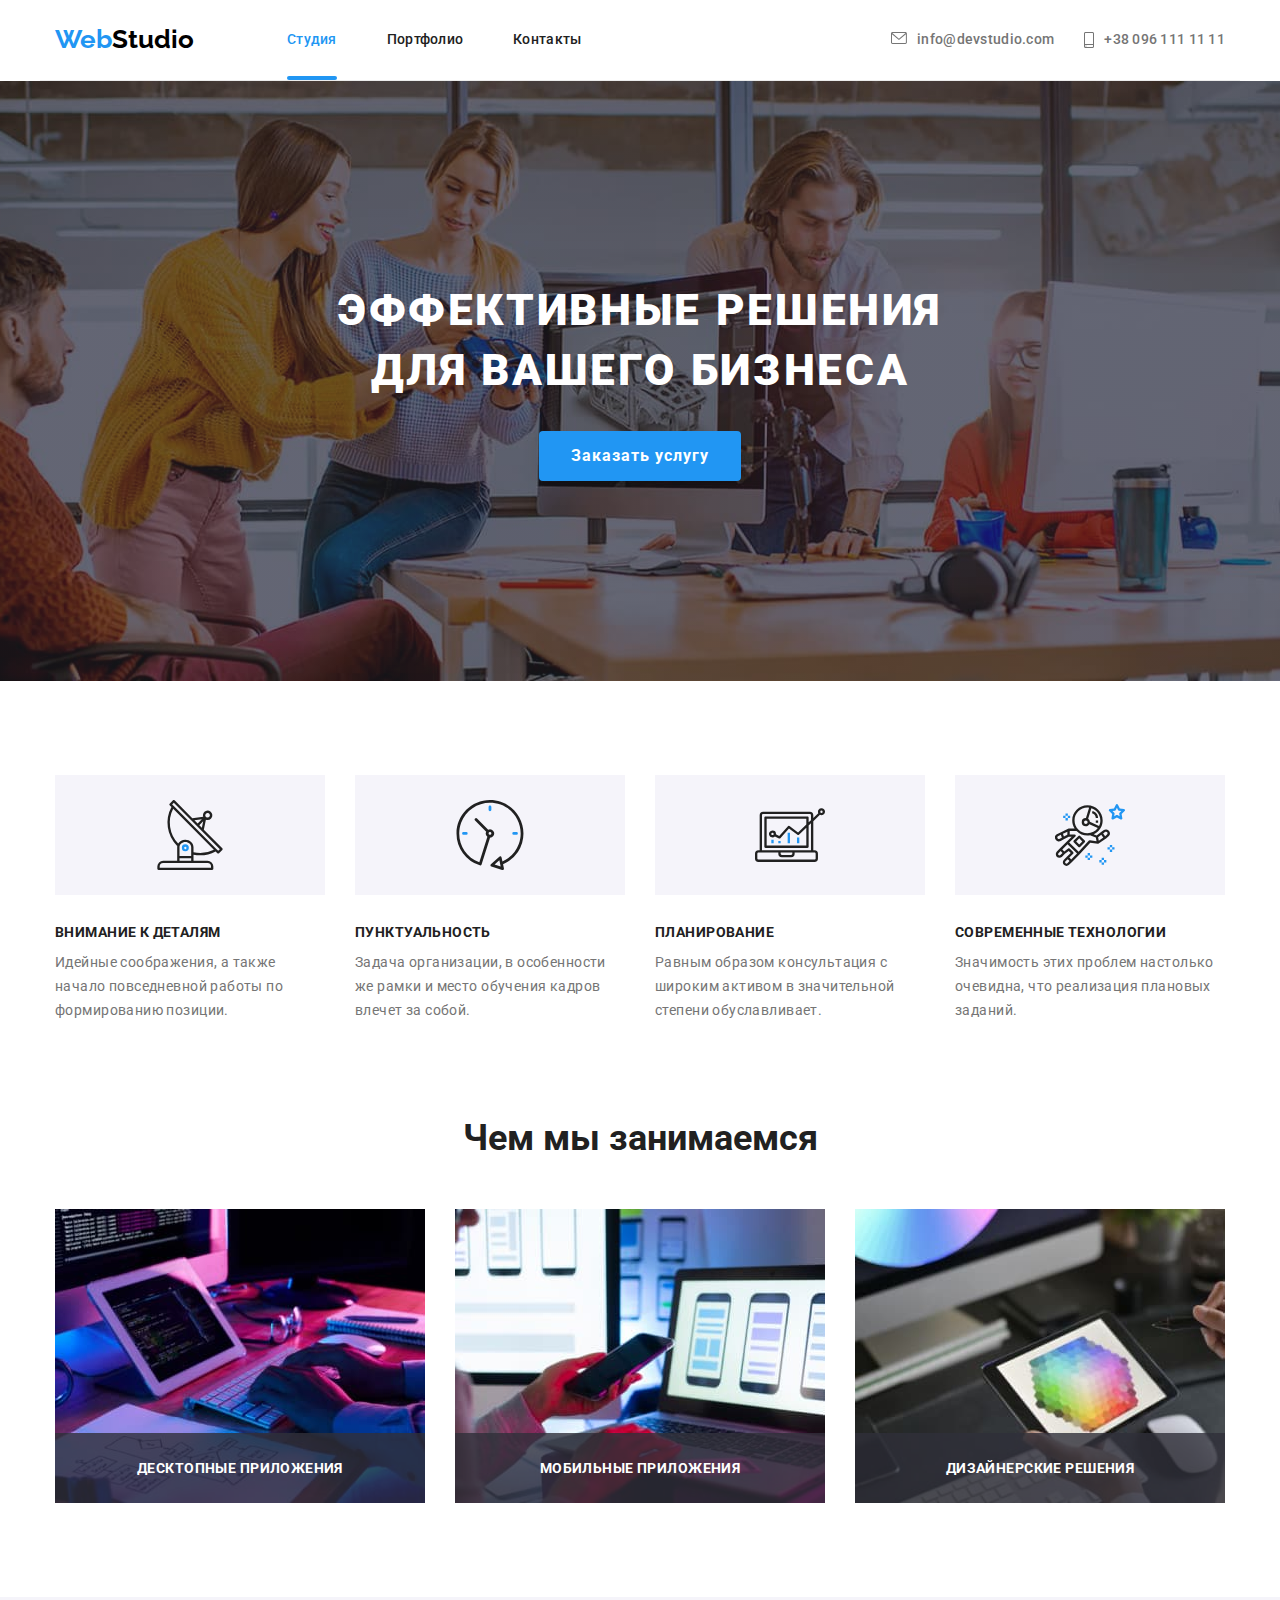
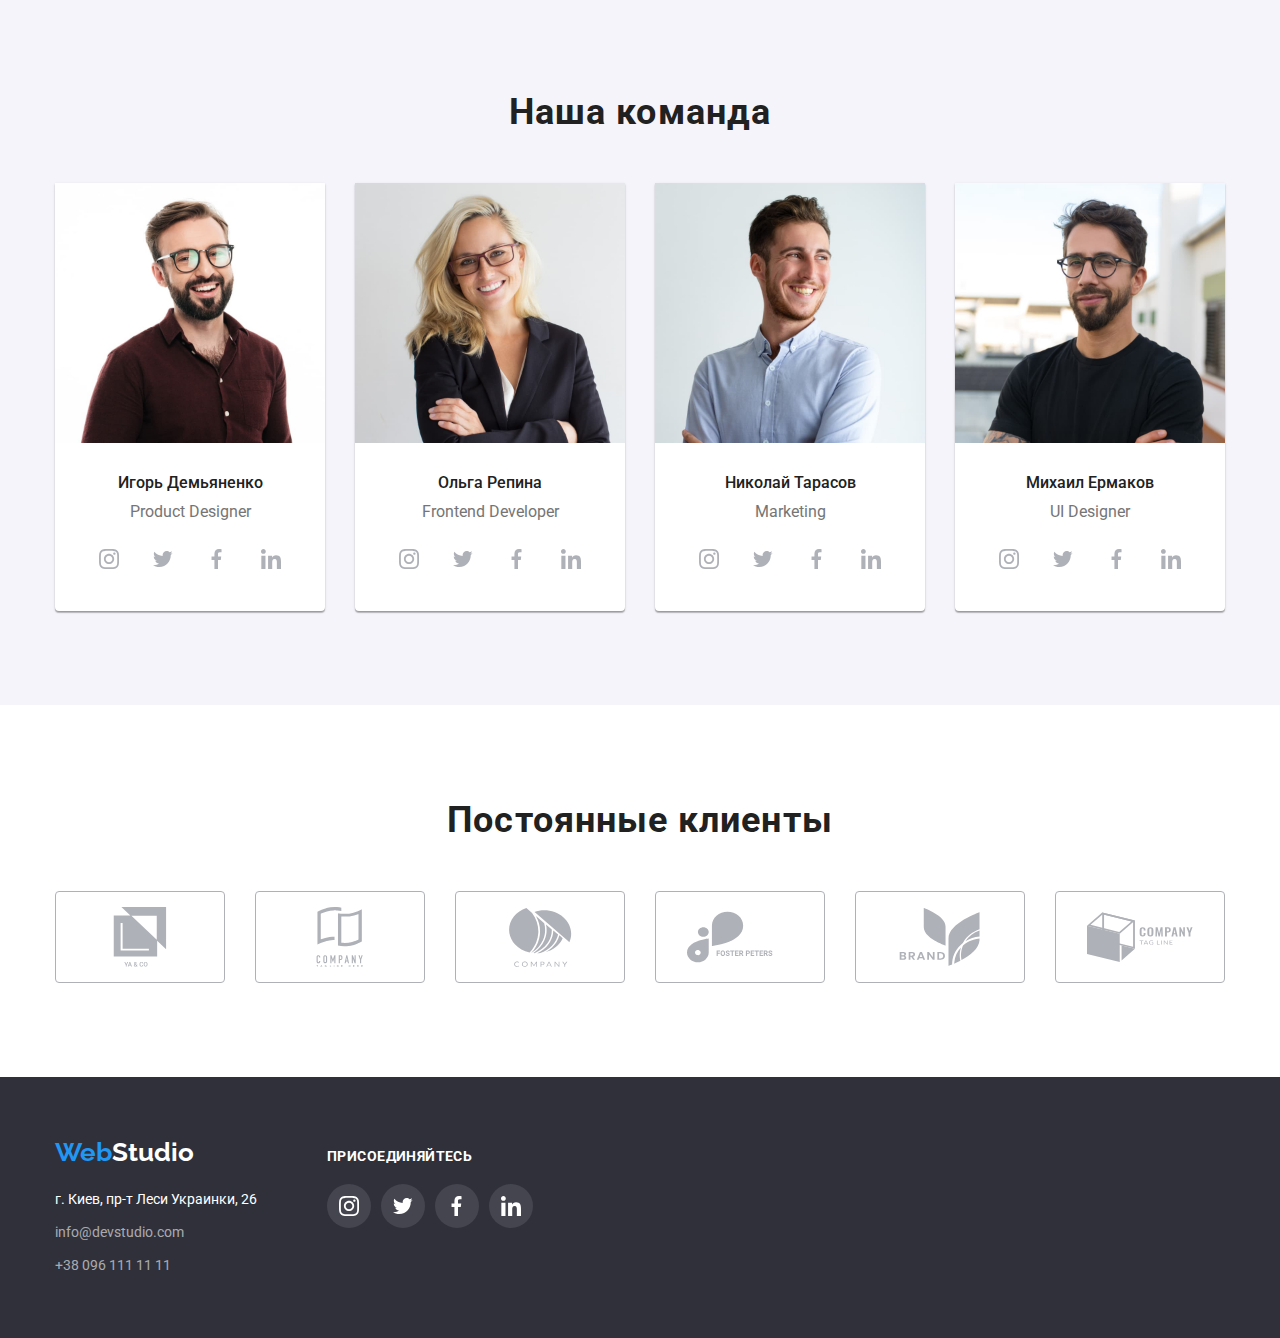
==== index.html @ 152287c7 "Add files via upload" ====
<!DOCTYPE html>
<html lang="ru">
  <head>
    <meta charset="UTF-8" />
    <meta http-equiv="X-UA-Compatible" content="IE=edge" />
    <meta name="viewport" content="width=device-width, initial-scale=1.0" />
    <title>Web Studio</title>
    <link rel="stylesheet" href="https://cdnjs.cloudflare.com/ajax/libs/modern-normalize/1.0.0/modern-normalize.min.css" />
    <link href="https://fonts.googleapis.com/css2?family=Raleway:wght@700&family=Roboto:wght@400;500;700;900&display=swap" rel="stylesheet" />
    <link rel="stylesheet" href="./css/styles.css" />
  </head>
  <body>
    <!--Шапка страницы-->
    <header class="header">
      <div class="container header-section">
        <nav class="site-nav">
          <a href="" class="header-logo"><span class="header-logo-web">Web</span>Studio</a>
          <ul class="header-list list">
            <li class="header-nav-li">
              <div class="header-current"><a href="" class="header-link current">Студия</a></div>
            </li>
            <li class="header-nav-li"><a href="./portfolio.html" class="header-link">Портфолио</a></li>
            <li class="header-nav-li"><a href="" class="header-link">Контакты</a></li>
          </ul>
        </nav>
        <ul class="header-adress list">
          <li class="header-li">
            <a href="mailto:info@devstudio.com" class="header-adress-list"
              ><svg class="icon-mail"><use href="./img/symbol-defs.svg#icon-envelope"></use></svg>info@devstudio.com</a
            >
          </li>
          <li class="header-li">
            <a href="tel:+380961111111" class="header-adress-list"
              ><svg class="icon-smartphone"><use href="./img/symbol-defs.svg#icon-smartphone"></use></svg>+38 096 111 11 11</a
            >
          </li>
        </ul>
      </div>
    </header>
    <!-- Блок Герой-->
    <main>
      <section class="hero section">
        <div class="container">
          <h1 class="hero-title">Эффективные решения для вашего бизнеса</h1>
          <button type="button" class="hero-btn" name="заказать_услугу" data-modal-open>Заказать услугу</button>
        </div>
      </section>
      <!-- Особенности компании-->
      <section class="features section">
        <div class="container">
          <h2 hidden>Особенности компании</h2>
          <ul class="features-list list">
            <li class="features-list-li antenna">
              <h3 class="features-item">Внимание к деталям</h3>
              <p class="features-text">Идейные соображения, а также начало повседневной работы по формированию позиции.</p>
            </li>
            <li class="features-list-li clock">
              <h3 class="features-item">Пунктуальность</h3>
              <p class="features-text">Задача организации, в особенности же рамки и место обучения кадров влечет за собой.</p>
            </li>
            <li class="features-list-li diagram">
              <h3 class="features-item">Планирование</h3>
              <p class="features-text">Равным образом консультация с широким активом в значительной степени обуславливает.</p>
            </li>
            <li class="features-list-li astronaut">
              <h3 class="features-item">Современные технологии</h3>
              <p class="features-text">Значимость этих проблем настолько очевидна, что реализация плановых заданий.</p>
            </li>
          </ul>
        </div>
      </section>

      <!--Чем мы занимаемся-->
      <section class="works section">
        <div class="container">
          <h2 class="works-title">Чем мы занимаемся</h2>
          <ul class="works-list list">
            <li class="works-img">
              <div class="works-text">
                <img src="./img/box1.jpg" alt="Програмирование" width="370" />
                <p class="works-text-p">Десктопные приложения</p>
              </div>
            </li>
            <li class="works-img">
              <div class="works-text">
                <img src="./img/box2.jpg" alt="Разработка приложенний" width="370" />
                <p class="works-text-p">Мобильные приложения</p>
              </div>
            </li>
            <li class="works-img">
              <div class="works-text">
                <img src="./img/box3.jpg" alt="Графика" width="370" />
                <p class="works-text-p">Дизайнерские решения</p>
              </div>
            </li>
          </ul>
        </div>
      </section>
      <!--Наша команда-->
      <section class="team section">
        <div class="container">
          <h2 class="team-title">Наша команда</h2>
          <ul class="team-list list">
            <li class="team-item">
              <img class="team-img" src="./img/ИгорьДемьяненко.jpg" alt="Игорь Демьяненко" width="270" />
              <div class="team-card-text">
                <h3 class="team-name">Игорь Демьяненко</h3>
                <p class="team-text">Product Designer</p>
                <ul class="social list">
                  <li class="social-li">
                    <a href="" class="social-link"
                      ><svg class="social-icon" width="20" height="20"><use href="./img/symbol-defs.svg#icon-instagram"></use></svg>
                    </a>
                  </li>
                  <li class="social-li">
                    <a href="" class="social-link"
                      ><svg class="social-icon" width="20" height="20"><use href="./img/symbol-defs.svg#icon-twitter"></use></svg>
                    </a>
                  </li>
                  <li class="social-li">
                    <a href="" class="social-link"
                      ><svg class="social-icon" width="20" height="20"><use href="./img/symbol-defs.svg#icon-facebook"></use></svg>
                    </a>
                  </li>
                  <li class="social-li">
                    <a href="" class="social-link"
                      ><svg class="social-icon" width="20" height="20"><use href="./img/symbol-defs.svg#icon-linkedin"></use></svg>
                    </a>
                  </li>
                </ul>
              </div>
            </li>
            <li class="team-item">
              <img class="team-img" src="./img/ОльгаРепина.jpg" alt="Ольга Репина" width="270" />
              <div class="team-card-text">
                <h3 class="team-name">Ольга Репина</h3>
                <p class="team-text">Frontend Developer</p>
                <ul class="social list">
                  <li class="social-li">
                    <a href="" class="social-link"
                      ><svg class="social-icon" width="20" height="20"><use href="./img/symbol-defs.svg#icon-instagram"></use></svg>
                    </a>
                  </li>
                  <li class="social-li">
                    <a href="" class="social-link"
                      ><svg class="social-icon" width="20" height="20"><use href="./img/symbol-defs.svg#icon-twitter"></use></svg>
                    </a>
                  </li>
                  <li class="social-li">
                    <a href="" class="social-link"
                      ><svg class="social-icon" width="20" height="20"><use href="./img/symbol-defs.svg#icon-facebook"></use></svg>
                    </a>
                  </li>
                  <li class="social-li">
                    <a href="" class="social-link"
                      ><svg class="social-icon" width="20" height="20"><use href="./img/symbol-defs.svg#icon-linkedin"></use></svg>
                    </a>
                  </li>
                </ul>
              </div>
            </li>
            <li class="team-item">
              <img class="team-img" src="./img/НиколайТарасов.jpg" alt="Николай Тарасов" width="270" />
              <div class="team-card-text">
                <h3 class="team-name">Николай Тарасов</h3>
                <p class="team-text">Marketing</p>
                <ul class="social list">
                  <li class="social-li">
                    <a href="" class="social-link"
                      ><svg class="social-icon" width="20" height="20"><use href="./img/symbol-defs.svg#icon-instagram"></use></svg>
                    </a>
                  </li>
                  <li class="social-li">
                    <a href="" class="social-link"
                      ><svg class="social-icon" width="20" height="20"><use href="./img/symbol-defs.svg#icon-twitter"></use></svg>
                    </a>
                  </li>
                  <li class="social-li">
                    <a href="" class="social-link"
                      ><svg class="social-icon" width="20" height="20"><use href="./img/symbol-defs.svg#icon-facebook"></use></svg>
                    </a>
                  </li>
                  <li class="social-li">
                    <a href="" class="social-link"
                      ><svg class="social-icon" width="20" height="20"><use href="./img/symbol-defs.svg#icon-linkedin"></use></svg>
                    </a>
                  </li>
                </ul>
              </div>
            </li>
            <li class="team-item">
              <img class="team-img" src="./img/МихаилЕрмаков.jpg" alt="Михаил Ермаков" width="270" />
              <div class="team-card-text">
                <h3 class="team-name">Михаил Ермаков</h3>
                <p class="team-text">UI Designer</p>
                <ul class="social list">
                  <li class="social-li">
                    <a href="" class="social-link"
                      ><svg class="social-icon" width="20" height="20"><use href="./img/symbol-defs.svg#icon-instagram"></use></svg>
                    </a>
                  </li>
                  <li class="social-li">
                    <a href="" class="social-link"
                      ><svg class="social-icon" width="20" height="20"><use href="./img/symbol-defs.svg#icon-twitter"></use></svg>
                    </a>
                  </li>
                  <li class="social-li">
                    <a href="" class="social-link"
                      ><svg class="social-icon" width="20" height="20"><use href="./img/symbol-defs.svg#icon-facebook"></use></svg>
                    </a>
                  </li>
                  <li class="social-li">
                    <a href="" class="social-link"
                      ><svg class="social-icon" width="20" height="20"><use href="./img/symbol-defs.svg#icon-linkedin"></use></svg>
                    </a>
                  </li>
                </ul>
              </div>
            </li>
          </ul>
        </div>
      </section>
      <section class="clients section">
        <div class="container">
          <h1 class="clients-title">Постоянные клиенты</h1>
          <ul class="clients-list list">
            <li class="clients-li">
              <a class="clients-link" href=""
                ><svg width="106" height="60"><use href="./img/symbol-defs.svg#icon-group-1"></use></svg>
              </a>
            </li>
            <li class="clients-li">
              <a class="clients-link" href=""
                ><svg width="106" height="60"><use href="./img/symbol-defs.svg#icon-group-2"></use></svg>
              </a>
            </li>
            <li class="clients-li">
              <a class="clients-link" href=""
                ><svg width="106" height="60"><use href="./img/symbol-defs.svg#icon-group-3"></use></svg>
              </a>
            </li>
            <li class="clients-li">
              <a class="clients-link" href=""
                ><svg width="106" height="60"><use href="./img/symbol-defs.svg#icon-group-4"></use></svg>
              </a>
            </li>
            <li class="clients-li">
              <a class="clients-link" href=""
                ><svg width="106" height="60"><use href="./img/symbol-defs.svg#icon-group-5"></use></svg>
              </a>
            </li>
            <li class="clients-li">
              <a class="clients-link" href=""
                ><svg width="106" height="60"><use href="./img/symbol-defs.svg#icon-group-6"></use></svg>
              </a>
            </li>
          </ul>
        </div>
      </section>
    </main>
    <!--Футер-->
    <footer class="footer">
      <div class="container">
        <div>
          <a href="" class="footer-logo"> <span class="footer-logo-web"> Web</span>Studio</a>
          <address class="footer-address">
            <ul class="footer-list list">
              <li class="footer-list-li"><p class="footer-list-address">г. Киев, пр-т Леси Украинки, 26</p></li>
              <li class="footer-list-li"><a href="mailto:info@devstudio.com" class="footer-link">info@devstudio.com</a></li>
              <li class="footer-list-li"><a href="tel:+380961111111" class="footer-link">+38 096 111 11 11</a></li>
            </ul>
          </address>
        </div>
        <div class="footer-social">
          <p class="connect">присоединяйтесь</p>
          <ul class="footer-social-list list">
            <li class="footer-social-li">
              <a href="" class="footer-social-icon">
                <svg class="footer-icon-social" width="20" height="20">
                  <use href="./img/symbol-defs.svg#icon-instagram"></use>
                </svg>
              </a>
            </li>
            <li class="footer-social-li">
              <a href="" class="footer-social-icon">
                <svg class="footer-icon-social" width="20" height="20">
                  <use href="./img/symbol-defs.svg#icon-twitter"></use>
                </svg>
              </a>
            </li>
            <li class="footer-social-li">
              <a href="" class="footer-social-icon">
                <svg class="footer-icon-social" width="20" height="20">
                  <use href="./img/symbol-defs.svg#icon-facebook"></use>
                </svg>
              </a>
            </li>
            <li class="footer-social-li">
              <a href="" class="footer-social-icon">
                <svg class="footer-icon-social" width="20" height="20">
                  <use href="./img/symbol-defs.svg#icon-linkedin"></use>
                </svg>
              </a>
            </li>
          </ul>
        </div>
      </div>
    </footer>
    <div class="backdrop is-hidden" data-modal>
      <div class="modal">
        <button class="btn-modal" data-modal-close>
          <svg class="modal-icon-close" width="18" height="18">
            <use href="./img/symbol-defs.svg#icon-close"></use>
          </svg>
        </button>
      </div>
    </div>
    <script src="./js/modal.js"></script>
  </body>
</html>
---- css/styles.css ----
html {
  box-sizing: border-box;
}

:root {
  --primary-text-color: #757575;
  --title-text-color: #212121;
  --accent-color: #2196f3;
  --background-color: #ffffff;
  --p-text-color: #ffffff;
  --hero-text-color: #ffffff;
  --hero-btn-color: #2196f3;
  --hero-btn-hover: #188ce8;
  --hero-background-color: #2f303a;
  --btn-text-color: #ffffff;
  --primary-logo-color: black;
  --footer-logo-color: #ffffff;
  --section-background: #f5f4fa;
  --footer-background: #2f303a;
  --footer-link: rgba(255, 255, 255, 0.6);
  --main-letter-spacing: 0.03em;
  --card-background: #ffffff;
  --social-link: #afb1b8;
  --animation: cubic-bezier(0.4, 0, 0.2, 1);
  --card-background-hover: rgba(33, 150, 243, 0.9);
}

body {
  font-family: "Roboto", "sans-serif";
  color: var(--primary-text-color);
  font-size: 14px;
  letter-spacing: 0.03.em;
  background-color: var(--background-color);
}
.container {
  width: 1200px;
  padding-left: 15px;
  padding-right: 15px;
  margin: auto;
}
.section {
  padding-top: 94px;
  padding-bottom: 94px;
}
h1,
h2,
h3,
h4,
h5,
h6,
p,
ul {
  margin: 0;
  padding: 0;
}
img {
  display: block;
  max-width: 100%;
  height: auto;
}
a {
  text-decoration: none;
}
.list {
  list-style: none;
}

.visually-hidden {
  position: absolute;
  width: 1px;
  height: 1px;
  margin: -1px;
  border: 0;
  padding: 0;
  white-space: nowrap;
  clip-path: inset(100%);
  clip: rect(0 0 0 0);
  overflow: hidden;
}
/* Шапка страницы */
.header .container {
  border-bottom: 1px solid #ececec;
}
.header-section {
  display: flex;
  align-items: center;
  text-align: center;
}
.site-nav {
  display: flex;
}
.header-logo {
  font-family: "Raleway";
  font-weight: 700;
  font-size: 26px;
  line-height: 1.19;
  color: var(--primary-logo-color);
  align-items: center;
  display: block;
  padding-top: 24px;
  padding-bottom: 25px;
}
.header-logo-web {
  color: var(--accent-color);
}
.header-list {
  display: flex;
  margin-left: 93px;
}

.header-link {
  font-weight: 500;
  line-height: 1.14;
  letter-spacing: 0.02em;
  color: var(--title-text-color);
  align-items: center;
  display: block;
  padding-top: 32px;
  padding-bottom: 32px;
  transition: color 250ms var(--animation);
}
.header-list .header-nav-li:not(:last-child) {
  margin-right: 50px;
}
.header-link:hover,
.header-link:focus {
  color: var(--accent-color);
}

.header-link.current {
  color: var(--accent-color);
}
.header-current {
  display: block;
  position: relative;
}
.header-current::after {
  display: block;
  content: "";
  position: absolute;
  left: 0;
  bottom: 0;
  width: 100%;
  height: 4px;
  background-color: var(--accent-color);
  border-radius: 2px;
}
/* Контакты */
.header-adress {
  display: flex;
  margin-left: auto;
}

.header-adress-list {
  display: flex;
  font-weight: 500;
  line-height: 1.14;
  letter-spacing: 0.02em;
  color: var(--primary-text-color);
  padding-top: 32px;
  padding-bottom: 32px;
  transition: color 250ms var(--animation);
}
.header-adress .header-li:not(:last-child) {
  margin-right: 30px;
}
.header-adress-list:hover,
.header-adress-list:focus {
  color: var(--accent-color);
}
.icon-mail {
  width: 16px;
  height: 12px;
  margin-right: 10px;
  fill: currentColor;
}
.icon-smartphone {
  width: 10px;
  height: 16px;
  margin-right: 10px;
  fill: currentColor;
}
/* ---------------------------------------Студия----------------------------------------------------- */
/* Блок Герой */
.hero {
  background-color: var(--hero-background-color);
  text-align: center;
  padding-top: 200px;
  padding-bottom: 200px;
  background-image: linear-gradient(rgba(47, 48, 58, 0.4), rgba(47, 48, 58, 0.4)), url(../img/hero.jpg);
  background-repeat: no-repeat;
  background-size: auto;
  margin-right: auto;
  margin-left: auto;
  background-position: center;
}

.hero-title {
  font-weight: 900;
  font-size: 44px;
  line-height: 1.36;
  letter-spacing: 0.06em;
  text-transform: uppercase;
  color: var(--hero-text-color);
  width: 696px;
  margin-top: 0;
  margin-bottom: 30px;
  margin-left: auto;
  margin-right: auto;
}
.hero-btn {
  cursor: pointer;
  font-family: inherit;
  font-weight: 700;
  font-size: 16px;
  line-height: 1.88;
  letter-spacing: 0.06em;
  color: var(--btn-text-color);
  background: var(--hero-btn-color);
  box-shadow: 0px 4px 4px rgba(0, 0, 0, 0.15);
  border-radius: 4px;
  border: none;
  padding: 10px 32px;
  transition: background-color 250ms var(--animation), filter var(--animation);
}
.hero-btn:hover,
.hero-btn:focus {
  background-color: var(--hero-btn-hover);
  filter: drop-shadow(0px 4px 4px rgba(0, 0, 0, 0.25));
}
.backdrop {
  position: fixed;
  top: 0;
  left: 0;
  width: 100%;
  height: 100%;
  background-color: rgba(0, 0, 0, 0.2);
  transition: opacity 500ms var(--animation), visibility 500ms var(--animation);
}
.backdrop.is-hidden {
  opacity: 0;
  pointer-events: none;
  visibility: hidden;
}
.modal {
  position: absolute;
  min-width: 528px;
  min-height: 581px;
  background-color: var(--background-color);
  left: 50%;
  top: 50%;
  transform: translate(-50%, -50%) scale(1);
  transition: transform 500ms var(--animation);
  box-shadow: 0px 1px 3px rgba(0, 0, 0, 0.12), 0px 1px 1px rgba(0, 0, 0, 0.14), 0px 2px 1px rgba(0, 0, 0, 0.2);
  border-radius: 4px;
}
.backdrop.is-hidden .modal {
  transform: translate(-50%, -50%) scale(0);
}

.btn-modal {
  position: absolute;
  top: 8px;
  right: 8px;
  display: flex;
  align-items: center;
  justify-content: center;

  background: var(--white_color);
  border: 1px solid rgba(0, 0, 0, 0.1);
  width: 30px;
  height: 30px;
  border-radius: 50%;
}
.modal-icon-close {
  fill: #000;
}
/* Особености компании */
.features {
  display: flex;
  flex-direction: column;
}

.features-list {
  display: flex;
  flex-direction: row;
}
.features-list-li {
  display: block;
}

.features-list-li::before {
  content: "";
  display: block;
  width: 270px;
  height: 120px;
  margin-bottom: 30px;
  background-color: var(--section-background);
  background-repeat: no-repeat;
  background-position: center;
}
.features-list-li:not(:last-child) {
  margin-right: 30px;
}
.features-item {
  font-size: 14px;
  font-weight: 700;
  line-height: 1.14;
  text-transform: uppercase;
  color: var(--title-text-color);
  letter-spacing: var(--main-letter-spacing);
  margin-bottom: 10px;
}

.features-text {
  line-height: 1.71;
  color: var(--primary-text-color);
  font-weight: 400;
  letter-spacing: var(--main-letter-spacing);
  font-size: 14px;
}
.antenna::before {
  background-image: url(../img/features/antenna\ 1.svg);
}
.clock::before {
  background-image: url(../img/features/clock\ 1.svg);
}
.diagram::before {
  background-image: url(../img/features/diagram\ 1.svg);
}
.astronaut::before {
  background-image: url(../img/features/astronaut\ 1.svg);
}
/* Чем мы занимаемся */
.works {
  padding-top: 0;
}

.works-title {
  font-weight: 700;
  font-size: 36px;
  line-height: 1.17;
  text-align: center;
  color: var(--title-text-color);
  margin-bottom: 50px;
}
.works-list {
  display: flex;
}
.works-img {
  display: block;
}
.works-img:not(:last-child) {
  margin-right: 30px;
}
.works-text {
  display: block;
  position: relative;
}
.works-text-p {
  display: flex;
  position: absolute;
  width: 370px;
  height: 70px;
  font-weight: 700;
  font-size: 14px;
  line-height: 16px;
  align-items: center;
  justify-content: center;
  letter-spacing: 0.03em;
  text-transform: uppercase;
  color: var(--p-text-color);
  background-color: rgba(47, 48, 58, 0.8);
  transform: translateY(-100%);
}
/* Наша команда */
.team {
  background-color: var(--section-background);
  display: flex;
  flex-direction: column;
}
.team-title {
  display: block;
  margin-bottom: 50px;
  font-weight: 700;
  font-size: 36px;
  line-height: 1.17;
  text-align: center;
  color: var(--title-text-color);
  letter-spacing: var(--main-letter-spacing);
}
.team-list {
  display: flex;
}
.team-item {
  width: 270px;
  display: block;
  flex-direction: column;
  align-items: center;
  box-shadow: 0px 1px 3px rgba(0, 0, 0, 0.12), 0px 1px 1px rgba(0, 0, 0, 0.14), 0px 2px 1px rgba(0, 0, 0, 0.2);
  border-radius: 0px 0px 4px 4px;
  background-color: var(--background-color);
}
.team-item:not(:last-child) {
  margin-right: 30px;
}
.team-img {
  display: block;
}
.team-name {
  display: block;
  margin-bottom: 10px;
  font-weight: 500;
  font-size: 16px;
  line-height: 1.19;
  text-align: center;
  color: var(--title-text-color);
}
.team-text {
  font-size: 16px;
  line-height: 1.19;
  text-align: center;
  color: var(--primary-text-color);
  margin-bottom: 16px;
}
.team-card-text {
  padding-top: 30px;
  padding-bottom: 30px;
}
.social {
  display: flex;
  justify-content: center;
}
.social-li {
  margin-right: 10px;
}
.social-li:last-child {
  margin: 0;
}
.social-link {
  display: flex;
  width: 44px;
  height: 44px;
  align-items: center;
  justify-content: center;
  color: var(--social-link);
  fill: currentColor;
  border-radius: 50px;
  transition: background-color 250ms var(--animation), color 250ms var(--animation);
}
.social-link:hover,
.social-link:focus {
  background-color: var(--accent-color);
  color: var(--btn-text-color);
}
/* Постоянные клиенты */
.clients {
  display: flex;
  flex-direction: column;
  text-align: center;
}
.clients-title {
  display: block;
  margin-bottom: 50px;
  font-weight: 700;
  font-size: 36px;
  line-height: 1.17;
  text-align: center;
  color: var(--title-text-color);
  letter-spacing: var(--main-letter-spacing);
}
.clients-list {
  display: flex;
  align-items: center;
  text-align: center;
  justify-content: center;
}
.clients-link {
  display: flex;
  align-items: center;
  text-align: center;
  width: 170px;
  height: 92px;
  justify-content: center;
  border: 1px solid var(--social-link);
  border-radius: 4px;
  color: var(--social-link);
  fill: currentColor;
  transition: color 250ms var(--animation), border 250ms var(--animation);
}
.clients-link:hover,
.clients-link:focus {
  border: 1px solid var(--accent-color);
  color: var(--accent-color);
}

.clients-li:not(:last-child) {
  margin-right: 30px;
}

/* ----------------------------------------Портфолио------------------------------------------- */
.portfolio-filter {
  display: flex;
  margin-bottom: 50px;
  justify-content: center;
}
.portfolio-btn {
  cursor: pointer;
  border: none;
  font-family: "Roboto";
  font-weight: 500;
  font-size: 16px;
  line-height: 1.62;
  text-align: center;
  background-color: var(--section-background);
  color: var(--title-text-color);
  padding: 6px 22px;
  border-color: transparent;
  border-radius: 4px;
  transition: box-shadow 250ms var(--animation), background-color 250ms var(--animation), color 250ms var(--animation);
}
.portfolio-btn:hover,
.portfolio-btn:focus {
  color: var(--btn-text-color);
  background-color: var(--accent-color);
  box-shadow: 0px 3px 1px rgba(0, 0, 0, 0.1), 0px 1px 2px rgba(0, 0, 0, 0.08), 0px 2px 2px rgba(0, 0, 0, 0.12);
}
.portfolio-li:not(:last-child) {
  margin-right: 8px;
}

.portfolio-content {
  display: flex;
  flex-wrap: wrap;
}
.portfolio-card-li {
  display: block;
  width: 370px;
  margin-right: 30px;
  margin-bottom: 30px;
  border-bottom: 1px solid #eeeeee;
}
.portfolio-card-li:nth-child(3n) {
  margin-right: 0;
}

.portfolio-list {
  display: block;
  position: relative;
  font-weight: 700;
  font-size: 18px;
  line-height: 2;
  letter-spacing: 0.06em;
  color: var(--title-text-color);
  text-decoration: none;
  background-color: var(--card-background);

  background-size: contain;
  transition: box-shadow 250ms var(--animation);
}
.portfolio-list:hover,
.portfolio-list:focus {
  box-shadow: 0px 1px 1px rgba(0, 0, 0, 0.12), 0px 4px 4px rgba(0, 0, 0, 0.06), 1px 4px 6px rgba(0, 0, 0, 0.16);
}
.card-hover {
  display: block;
  position: relative;
  overflow: hidden;
}

.card-hover-text {
  position: absolute;
  font-weight: 400;
  font-size: 18px;
  line-height: 1.55;
  letter-spacing: 0.03em;
  color: var(--p-text-color);
  background-color: var(--card-background-hover);
  bottom: 0;
  left: 0;
  padding: 63px 24px;
  transform: translateY(101%);
  transition: transform 250ms var(--animation);
}
.portfolio-list:hover .card-hover-text,
.portfolio-list:focus .card-hover-text {
  transform: translateY(0);
}
.card-text {
  padding: 24px 20px;
}

.portfolio-name {
  font-weight: 700;
  font-size: 18px;
  line-height: 2;
  letter-spacing: 0.06em;
  color: var(--title-text-color);
  display: block;
  margin-bottom: 4px;
}
.portfolio-filter-text {
  font-weight: 400;
  font-size: 16px;
  line-height: 1.88;
  color: var(--primary-text-color);
}
/* -------------------------------Футер-------------------------------------- */
.footer {
  background: var(--footer-background);
  padding-top: 60px;
  padding-bottom: 60px;
}
.footer > .container {
  display: flex;
  align-items: baseline;
}

.footer-logo {
  font-family: "Raleway";
  font-weight: 700;
  font-size: 26px;
  line-height: 1.19;
  color: var(--footer-logo-color);
  display: block;
  margin-bottom: 20px;
}
.footer-logo-web {
  color: var(--accent-color);
}
.footer-address {
  display: block;
}
.footer-list-address {
  font-style: normal;
  line-height: 1.71;
  color: var(--p-text-color);
}
.footer-list-li:not(:last-child) {
  margin-bottom: 9px;
}
.footer-link {
  font-style: normal;
  line-height: 1.71;
  color: var(--footer-link);
  transition: color 250ms var(--animation);
}
.footer-link:hover,
.footer-link:focus {
  color: var(--accent-color);
}
/* Контакты */
.connect {
  font-weight: 700;
  font-size: 14px;
  line-height: 1.1428;
  letter-spacing: 0.03em;
  text-transform: uppercase;
  margin-bottom: 20px;

  color: var(--footer-logo-color);
}
.footer-social {
  margin-left: 70px;
}
.footer-social-list {
  display: flex;
}
.footer-social-li:not(:last-child) {
  margin-right: 10px;
}
.footer-social-icon {
  display: flex;
  color: var(--footer-logo-color);
  fill: currentColor;
  width: 44px;
  height: 44px;
  align-items: center;
  justify-content: center;
  background-color: rgba(255, 255, 255, 0.1);
  border-radius: 50%;
  transition: background-color 250ms var(--animation);
}
.footer-social-icon:hover,
.footer-social-icon:focus {
  background-color: var(--accent-color);
}
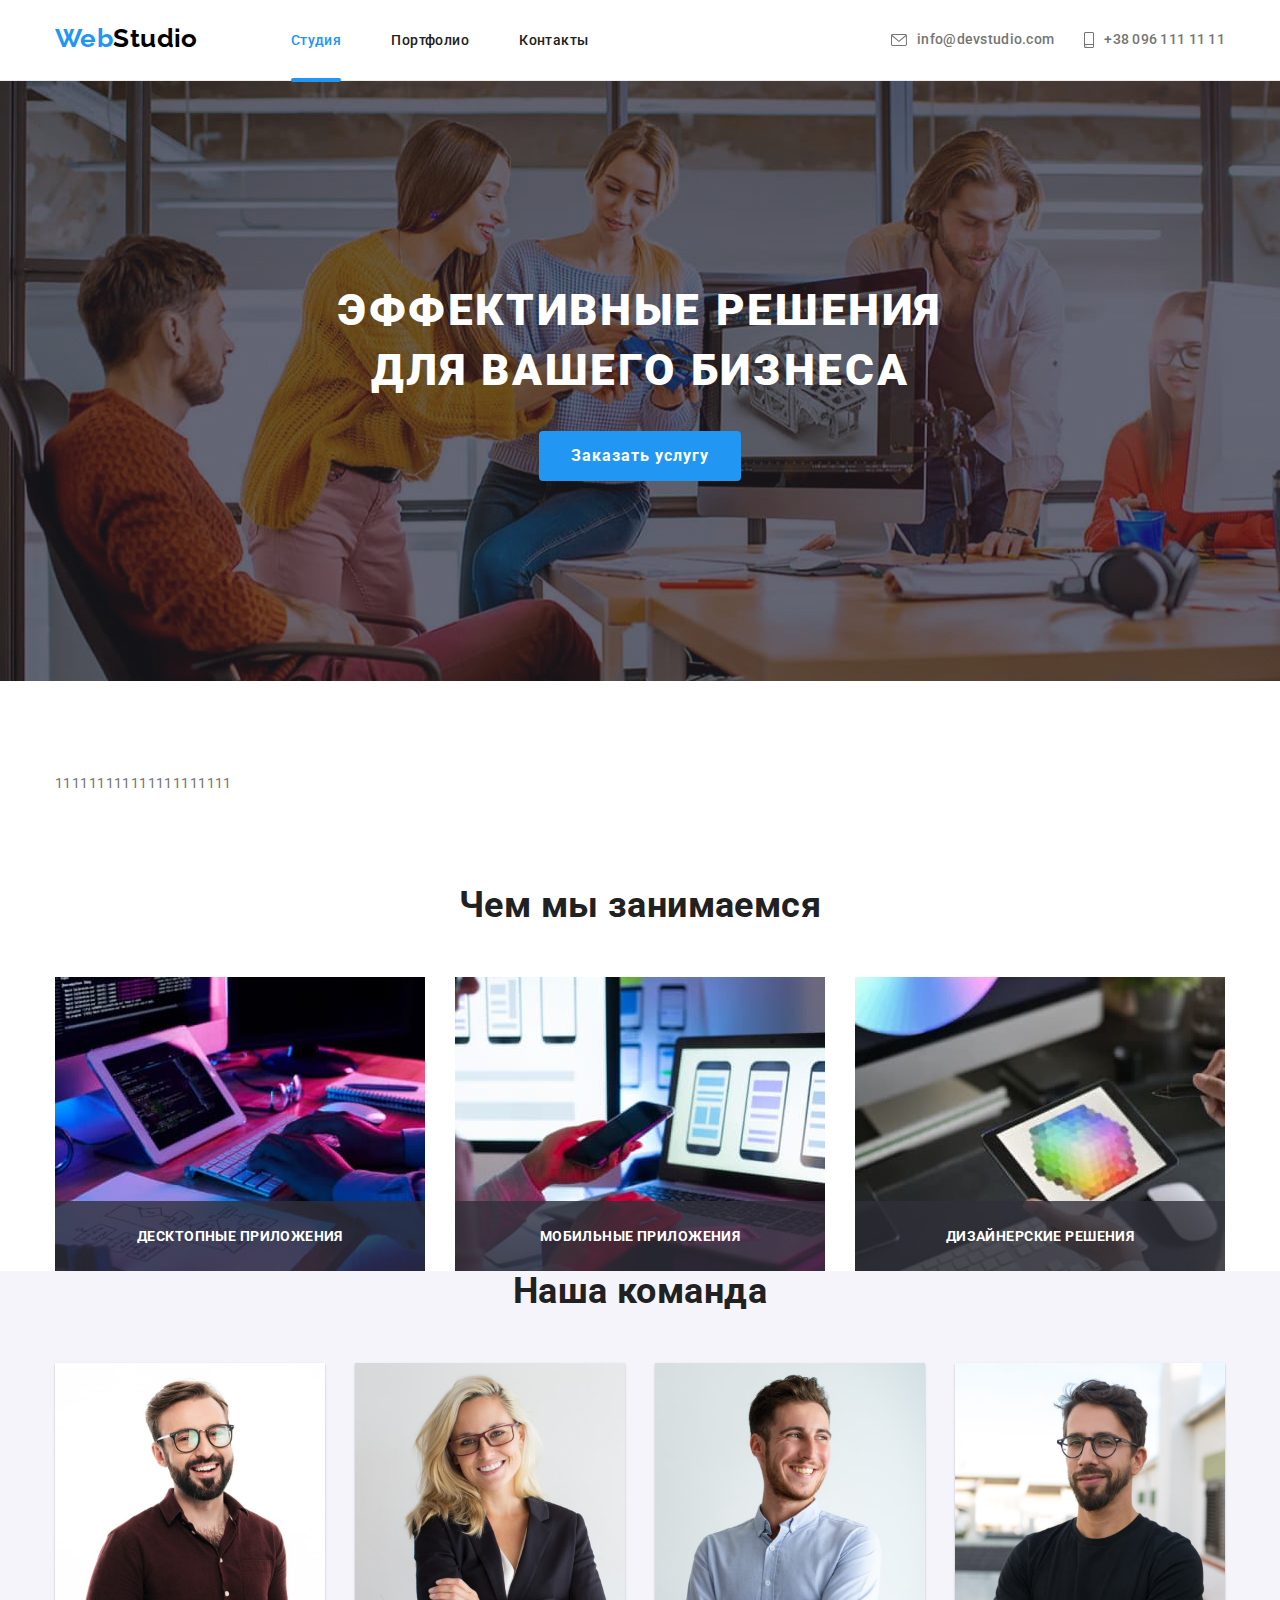
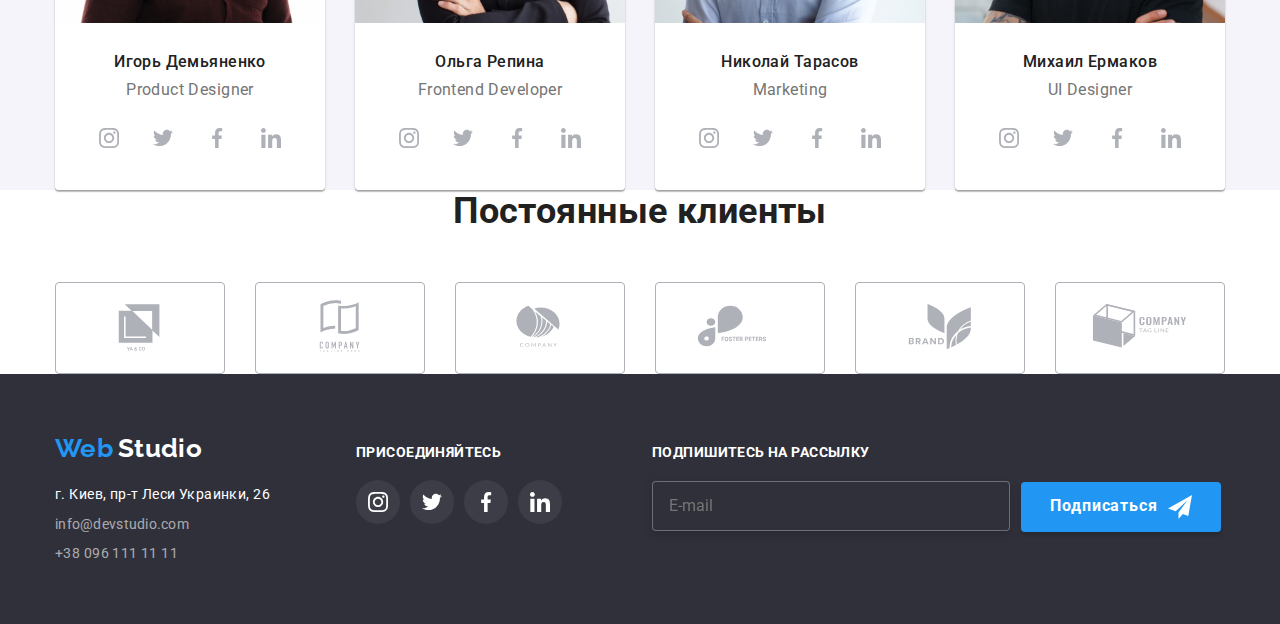
==== commit 7147fdd0: "Add files via upload" ====
--- a/index.html
+++ b/index.html
@@ -1,320 +1,528 @@
-<!DOCTYPE html>
-<html lang="ru">
-  <head>
-    <meta charset="UTF-8" />
-    <meta http-equiv="X-UA-Compatible" content="IE=edge" />
-    <meta name="viewport" content="width=device-width, initial-scale=1.0" />
-    <title>Web Studio</title>
-    <link rel="stylesheet" href="https://cdnjs.cloudflare.com/ajax/libs/modern-normalize/1.0.0/modern-normalize.min.css" />
-    <link href="https://fonts.googleapis.com/css2?family=Raleway:wght@700&family=Roboto:wght@400;500;700;900&display=swap" rel="stylesheet" />
-    <link rel="stylesheet" href="./css/styles.css" />
-  </head>
-  <body>
-    <!--Шапка страницы-->
-    <header class="header">
-      <div class="container header-section">
-        <nav class="site-nav">
-          <a href="" class="header-logo"><span class="header-logo-web">Web</span>Studio</a>
-          <ul class="header-list list">
-            <li class="header-nav-li">
-              <div class="header-current"><a href="" class="header-link current">Студия</a></div>
-            </li>
-            <li class="header-nav-li"><a href="./portfolio.html" class="header-link">Портфолио</a></li>
-            <li class="header-nav-li"><a href="" class="header-link">Контакты</a></li>
-          </ul>
-        </nav>
-        <ul class="header-adress list">
-          <li class="header-li">
-            <a href="mailto:info@devstudio.com" class="header-adress-list"
-              ><svg class="icon-mail"><use href="./img/symbol-defs.svg#icon-envelope"></use></svg>info@devstudio.com</a
-            >
-          </li>
-          <li class="header-li">
-            <a href="tel:+380961111111" class="header-adress-list"
-              ><svg class="icon-smartphone"><use href="./img/symbol-defs.svg#icon-smartphone"></use></svg>+38 096 111 11 11</a
-            >
-          </li>
-        </ul>
-      </div>
-    </header>
-    <!-- Блок Герой-->
-    <main>
-      <section class="hero section">
-        <div class="container">
-          <h1 class="hero-title">Эффективные решения для вашего бизнеса</h1>
-          <button type="button" class="hero-btn" name="заказать_услугу" data-modal-open>Заказать услугу</button>
-        </div>
-      </section>
-      <!-- Особенности компании-->
-      <section class="features section">
-        <div class="container">
-          <h2 hidden>Особенности компании</h2>
-          <ul class="features-list list">
-            <li class="features-list-li antenna">
-              <h3 class="features-item">Внимание к деталям</h3>
-              <p class="features-text">Идейные соображения, а также начало повседневной работы по формированию позиции.</p>
-            </li>
-            <li class="features-list-li clock">
-              <h3 class="features-item">Пунктуальность</h3>
-              <p class="features-text">Задача организации, в особенности же рамки и место обучения кадров влечет за собой.</p>
-            </li>
-            <li class="features-list-li diagram">
-              <h3 class="features-item">Планирование</h3>
-              <p class="features-text">Равным образом консультация с широким активом в значительной степени обуславливает.</p>
-            </li>
-            <li class="features-list-li astronaut">
-              <h3 class="features-item">Современные технологии</h3>
-              <p class="features-text">Значимость этих проблем настолько очевидна, что реализация плановых заданий.</p>
-            </li>
-          </ul>
-        </div>
-      </section>
-
-      <!--Чем мы занимаемся-->
-      <section class="works section">
-        <div class="container">
-          <h2 class="works-title">Чем мы занимаемся</h2>
-          <ul class="works-list list">
-            <li class="works-img">
-              <div class="works-text">
-                <img src="./img/box1.jpg" alt="Програмирование" width="370" />
-                <p class="works-text-p">Десктопные приложения</p>
-              </div>
-            </li>
-            <li class="works-img">
-              <div class="works-text">
-                <img src="./img/box2.jpg" alt="Разработка приложенний" width="370" />
-                <p class="works-text-p">Мобильные приложения</p>
-              </div>
-            </li>
-            <li class="works-img">
-              <div class="works-text">
-                <img src="./img/box3.jpg" alt="Графика" width="370" />
-                <p class="works-text-p">Дизайнерские решения</p>
-              </div>
-            </li>
-          </ul>
-        </div>
-      </section>
-      <!--Наша команда-->
-      <section class="team section">
-        <div class="container">
-          <h2 class="team-title">Наша команда</h2>
-          <ul class="team-list list">
-            <li class="team-item">
-              <img class="team-img" src="./img/ИгорьДемьяненко.jpg" alt="Игорь Демьяненко" width="270" />
-              <div class="team-card-text">
-                <h3 class="team-name">Игорь Демьяненко</h3>
-                <p class="team-text">Product Designer</p>
-                <ul class="social list">
-                  <li class="social-li">
-                    <a href="" class="social-link"
-                      ><svg class="social-icon" width="20" height="20"><use href="./img/symbol-defs.svg#icon-instagram"></use></svg>
-                    </a>
-                  </li>
-                  <li class="social-li">
-                    <a href="" class="social-link"
-                      ><svg class="social-icon" width="20" height="20"><use href="./img/symbol-defs.svg#icon-twitter"></use></svg>
-                    </a>
-                  </li>
-                  <li class="social-li">
-                    <a href="" class="social-link"
-                      ><svg class="social-icon" width="20" height="20"><use href="./img/symbol-defs.svg#icon-facebook"></use></svg>
-                    </a>
-                  </li>
-                  <li class="social-li">
-                    <a href="" class="social-link"
-                      ><svg class="social-icon" width="20" height="20"><use href="./img/symbol-defs.svg#icon-linkedin"></use></svg>
-                    </a>
-                  </li>
-                </ul>
-              </div>
-            </li>
-            <li class="team-item">
-              <img class="team-img" src="./img/ОльгаРепина.jpg" alt="Ольга Репина" width="270" />
-              <div class="team-card-text">
-                <h3 class="team-name">Ольга Репина</h3>
-                <p class="team-text">Frontend Developer</p>
-                <ul class="social list">
-                  <li class="social-li">
-                    <a href="" class="social-link"
-                      ><svg class="social-icon" width="20" height="20"><use href="./img/symbol-defs.svg#icon-instagram"></use></svg>
-                    </a>
-                  </li>
-                  <li class="social-li">
-                    <a href="" class="social-link"
-                      ><svg class="social-icon" width="20" height="20"><use href="./img/symbol-defs.svg#icon-twitter"></use></svg>
-                    </a>
-                  </li>
-                  <li class="social-li">
-                    <a href="" class="social-link"
-                      ><svg class="social-icon" width="20" height="20"><use href="./img/symbol-defs.svg#icon-facebook"></use></svg>
-                    </a>
-                  </li>
-                  <li class="social-li">
-                    <a href="" class="social-link"
-                      ><svg class="social-icon" width="20" height="20"><use href="./img/symbol-defs.svg#icon-linkedin"></use></svg>
-                    </a>
-                  </li>
-                </ul>
-              </div>
-            </li>
-            <li class="team-item">
-              <img class="team-img" src="./img/НиколайТарасов.jpg" alt="Николай Тарасов" width="270" />
-              <div class="team-card-text">
-                <h3 class="team-name">Николай Тарасов</h3>
-                <p class="team-text">Marketing</p>
-                <ul class="social list">
-                  <li class="social-li">
-                    <a href="" class="social-link"
-                      ><svg class="social-icon" width="20" height="20"><use href="./img/symbol-defs.svg#icon-instagram"></use></svg>
-                    </a>
-                  </li>
-                  <li class="social-li">
-                    <a href="" class="social-link"
-                      ><svg class="social-icon" width="20" height="20"><use href="./img/symbol-defs.svg#icon-twitter"></use></svg>
-                    </a>
-                  </li>
-                  <li class="social-li">
-                    <a href="" class="social-link"
-                      ><svg class="social-icon" width="20" height="20"><use href="./img/symbol-defs.svg#icon-facebook"></use></svg>
-                    </a>
-                  </li>
-                  <li class="social-li">
-                    <a href="" class="social-link"
-                      ><svg class="social-icon" width="20" height="20"><use href="./img/symbol-defs.svg#icon-linkedin"></use></svg>
-                    </a>
-                  </li>
-                </ul>
-              </div>
-            </li>
-            <li class="team-item">
-              <img class="team-img" src="./img/МихаилЕрмаков.jpg" alt="Михаил Ермаков" width="270" />
-              <div class="team-card-text">
-                <h3 class="team-name">Михаил Ермаков</h3>
-                <p class="team-text">UI Designer</p>
-                <ul class="social list">
-                  <li class="social-li">
-                    <a href="" class="social-link"
-                      ><svg class="social-icon" width="20" height="20"><use href="./img/symbol-defs.svg#icon-instagram"></use></svg>
-                    </a>
-                  </li>
-                  <li class="social-li">
-                    <a href="" class="social-link"
-                      ><svg class="social-icon" width="20" height="20"><use href="./img/symbol-defs.svg#icon-twitter"></use></svg>
-                    </a>
-                  </li>
-                  <li class="social-li">
-                    <a href="" class="social-link"
-                      ><svg class="social-icon" width="20" height="20"><use href="./img/symbol-defs.svg#icon-facebook"></use></svg>
-                    </a>
-                  </li>
-                  <li class="social-li">
-                    <a href="" class="social-link"
-                      ><svg class="social-icon" width="20" height="20"><use href="./img/symbol-defs.svg#icon-linkedin"></use></svg>
-                    </a>
-                  </li>
-                </ul>
-              </div>
-            </li>
-          </ul>
-        </div>
-      </section>
-      <section class="clients section">
-        <div class="container">
-          <h1 class="clients-title">Постоянные клиенты</h1>
-          <ul class="clients-list list">
-            <li class="clients-li">
-              <a class="clients-link" href=""
-                ><svg width="106" height="60"><use href="./img/symbol-defs.svg#icon-group-1"></use></svg>
-              </a>
-            </li>
-            <li class="clients-li">
-              <a class="clients-link" href=""
-                ><svg width="106" height="60"><use href="./img/symbol-defs.svg#icon-group-2"></use></svg>
-              </a>
-            </li>
-            <li class="clients-li">
-              <a class="clients-link" href=""
-                ><svg width="106" height="60"><use href="./img/symbol-defs.svg#icon-group-3"></use></svg>
-              </a>
-            </li>
-            <li class="clients-li">
-              <a class="clients-link" href=""
-                ><svg width="106" height="60"><use href="./img/symbol-defs.svg#icon-group-4"></use></svg>
-              </a>
-            </li>
-            <li class="clients-li">
-              <a class="clients-link" href=""
-                ><svg width="106" height="60"><use href="./img/symbol-defs.svg#icon-group-5"></use></svg>
-              </a>
-            </li>
-            <li class="clients-li">
-              <a class="clients-link" href=""
-                ><svg width="106" height="60"><use href="./img/symbol-defs.svg#icon-group-6"></use></svg>
-              </a>
-            </li>
-          </ul>
-        </div>
-      </section>
-    </main>
-    <!--Футер-->
-    <footer class="footer">
-      <div class="container">
-        <div>
-          <a href="" class="footer-logo"> <span class="footer-logo-web"> Web</span>Studio</a>
-          <address class="footer-address">
-            <ul class="footer-list list">
-              <li class="footer-list-li"><p class="footer-list-address">г. Киев, пр-т Леси Украинки, 26</p></li>
-              <li class="footer-list-li"><a href="mailto:info@devstudio.com" class="footer-link">info@devstudio.com</a></li>
-              <li class="footer-list-li"><a href="tel:+380961111111" class="footer-link">+38 096 111 11 11</a></li>
-            </ul>
-          </address>
-        </div>
-        <div class="footer-social">
-          <p class="connect">присоединяйтесь</p>
-          <ul class="footer-social-list list">
-            <li class="footer-social-li">
-              <a href="" class="footer-social-icon">
-                <svg class="footer-icon-social" width="20" height="20">
-                  <use href="./img/symbol-defs.svg#icon-instagram"></use>
-                </svg>
-              </a>
-            </li>
-            <li class="footer-social-li">
-              <a href="" class="footer-social-icon">
-                <svg class="footer-icon-social" width="20" height="20">
-                  <use href="./img/symbol-defs.svg#icon-twitter"></use>
-                </svg>
-              </a>
-            </li>
-            <li class="footer-social-li">
-              <a href="" class="footer-social-icon">
-                <svg class="footer-icon-social" width="20" height="20">
-                  <use href="./img/symbol-defs.svg#icon-facebook"></use>
-                </svg>
-              </a>
-            </li>
-            <li class="footer-social-li">
-              <a href="" class="footer-social-icon">
-                <svg class="footer-icon-social" width="20" height="20">
-                  <use href="./img/symbol-defs.svg#icon-linkedin"></use>
-                </svg>
-              </a>
-            </li>
-          </ul>
-        </div>
-      </div>
-    </footer>
-    <div class="backdrop is-hidden" data-modal>
-      <div class="modal">
-        <button class="btn-modal" data-modal-close>
-          <svg class="modal-icon-close" width="18" height="18">
-            <use href="./img/symbol-defs.svg#icon-close"></use>
-          </svg>
-        </button>
-      </div>
-    </div>
-    <script src="./js/modal.js"></script>
-  </body>
-</html>
+<!-- Домашнее задание 5-10 -->
+<!DOCTYPE html>
+<html lang="ru">
+  <head>
+    <meta charset="UTF-8" />
+    <meta http-equiv="X-UA-Compatible" content="IE=edge" />
+    <meta name="viewport" content="width=device-width, initial-scale=1.0" />
+    <title>WebStudio by Rick</title>
+    <link rel="preconnect" href="https://fonts.googleapis.com" />
+    <link rel="preconnect" href="https://fonts.gstatic.com" crossorigin />
+    <link
+      href="https://fonts.googleapis.com/css2?family=Raleway:wght@700&family=Roboto:wght@400;500;700;900&display=swap" rel="stylesheet"/>
+    <link
+      rel="stylesheet"
+      href="https://cdnjs.cloudflare.com/ajax/libs/modern-normalize/1.1.0/modern-normalize.min.css"/>
+    <link rel="stylesheet" href="./css/styles.css" />
+  </head>
+  <body>
+    <header class="header">
+		  <div class="container container-nav">
+			<nav class="navigation">
+			  <a href="./index.html" class="header-link-logo link">
+			  <span class="logo-web">Web</span
+				><span class="logo-studio">Studio</span></a>
+			  <ul class="header-list list">
+				<li class="header-item">
+				  <a href="./index.html" class="header-link link current">Студия</a>
+				</li>
+				<li class="header-item">
+				  <a href="./portfolio.html" class="header-link link">Портфолио</a>
+				</li>
+				<li class="header-item">
+				  <a href="" class="header-link link">Контакты</a>
+				</li>
+			  </ul>
+			</nav>
+			<ul class="header-contact-list list">
+			  <li class="header-contact-item">
+				<a href="mailto:info@devstudio.com" class="header-mail link">
+				  <svg class="mail-icon" width="16" height="12">
+					<use href="./img/icons.svg#icon-envelope"></use>
+				  </svg>
+				  info@devstudio.com</a>
+			  </li>
+			  <li class="header-contact-item">
+				<a href="tel:+380961111111" class="header-tel link">
+				  <svg class="phone-icon" width="10" height="16">
+					<use href="./img/icons.svg#icon-smartphone"></use>
+				  </svg>
+				  +38 096 111 11 11</a>
+			  </li>
+			</ul>
+		  </div>
+    </header>
+    <main>
+
+      <section class="section-hero section">
+			<div class="container">
+			  <h1 class="hero-title">Эффективные решения для вашего бизнеса</h1>
+			  <button type="button" class="hero-button" data-modal-open>
+				Заказать услугу
+			  </button>
+			</div>
+      </section>
+
+      <section class="section-about section">
+		<div class="container">
+			<ul class="adv-list">111111111111111111111</ul>
+		</div>
+<!--
+		<div class="container">
+			   <ul class="adv-list">
+				<li class="adv-item">
+				  <div class="adv-icon-box">
+					<svg class="svg-icon">
+					  <use href="./img/icons.svg#icon-antenna"></use>
+					</svg>
+				  </div>
+				  <h3 class="adv-title">Внимание к деталям</h3>
+				  <p class="adv-text">
+					Идейные соображения, а также начало повседневной работы по
+					формированию позиции.
+				  </p>
+				</li>
+				<li class="adv-item">
+				  <div class="adv-icon-box">
+					<svg class="svg-icon">
+
+					  <use href="./img/icons.svg#icon-clock"></use>
+					</svg>
+				  </div>
+				  <h3 class="adv-title">Пунктуальность</h3>
+				  <p class="adv-text">
+					Задача организации, в особенности же рамки и место обучения
+					кадров влечет за собой.
+				  </p>
+				</li>
+				<li class="adv-item">
+				  <div class="adv-icon-box">
+					<svg class="svg-icon">
+					  <use href="./img/icons.svg#icon-diagram"></use>
+					</svg>
+				  </div>
+				  <h3 class="adv-title">Планирование</h3>
+				  <p class="adv-text">
+					Равным образом консультация с широким активом в значительной
+					степени обуславливает.
+				  </p>
+				</li>
+
+				<li class="adv-item">
+				  <div class="adv-icon-box">
+					<svg class="svg-icon">
+
+					  <use href="./img/icons.svg#icon-astronaut"></use>
+					</svg>
+				  </div>
+				  <h3 class="adv-title">Современные технологии</h3>
+				  <p class="adv-text">
+					Значимость этих проблем настолько очевидна, что реализация
+					плановых заданий.
+				  </p>
+				</li>
+			  </ul>
+			</div> -->
+      </section>
+
+      <section class="section-works section">
+			<div class="container">
+			  <h2 class="works-title">Чем мы занимаемся</h2>
+			  <ul class="works-list list">
+				<li class="works-item">
+				  <img src="./img/about-us-1.jpg" alt="" width="370" height="294"/>
+				  <p class="works-item-text">Десктопные приложения</p>
+				</li>
+				<li class="works-item">
+				  <img src="./img/about-us-2.jpg" alt="" width="370" height="294"/>
+				  <p class="works-item-text">Мобильные приложения</p>
+				</li>
+				<li class="works-item">
+				  <img src="./img/about-us-3.jpg" alt="" width="370" height="294"/>
+				  <p class="works-item-text">Дизайнерские решения</p>
+				</li>
+			  </ul>
+			</div>
+      </section>
+
+      <section class="section-team section">
+			<div class="container">
+			  <h2 class="team-title">Наша команда</h2>
+			  <ul class="team-list list">
+				<li class="team-list-item">
+				  <img src="./img/our-team-1.jpg" alt="" width="270" height="260"/>
+				  <div class="team-cards">
+					<h3 class="employee-title">Игорь Демьяненко</h3>
+					<p class="position-team">Product Designer</p>
+					<ul class="team-soc-list list">
+					  <li class="team-soc-item">
+						<a href="" class="team-soc-link">
+						  <svg class="team-soc-icon" width="20" height="20">
+							<use href="./img/icons.svg#icon-instagram"></use>
+						  </svg>
+						</a>
+					  </li>
+					  <li class="team-soc-item">
+						<a href="" class="team-soc-link">
+						  <svg class="team-soc-icon" width="20" height="20">
+							<use href="./img/icons.svg#icon-twitter"></use>
+						  </svg>
+						</a>
+					  </li>
+					  <li class="team-soc-item">
+						<a href="" class="team-soc-link">
+						  <svg class="team-soc-icon" width="20" height="20">
+							<use href="./img/icons.svg#icon-facebook"></use>
+						  </svg>
+						</a>
+					  </li>
+					  <li class="team-soc-item">
+						<a href="" class="team-soc-link">
+						  <svg class="team-soc-icon" width="20" height="20">
+							<use href="./img/icons.svg#icon-linkedin"></use>
+						  </svg>
+						</a>
+					  </li>
+					</ul>
+				  </div>
+				</li>
+				<li class="team-list-item">
+				  <img src="./img/our-team-2.jpg" alt="" width="270" height="260"/>
+				  <div class="team-cards">
+					<h3 class="employee-title">Ольга Репина</h3>
+					<p class="position-team">Frontend Developer</p>
+					<ul class="team-soc-list list">
+					  <li class="team-soc-item">
+						<a href="" class="team-soc-link">
+						  <svg class="team-soc-icon" width="20" height="20">
+							<use href="./img/icons.svg#icon-instagram"></use>
+						  </svg>
+						</a>
+					  </li>
+					  <li class="team-soc-item">
+						<a href="" class="team-soc-link">
+						  <svg class="team-soc-icon" width="20" height="20">
+							<use href="./img/icons.svg#icon-twitter"></use>
+						  </svg>
+						</a>
+					  </li>
+					  <li class="team-soc-item">
+						<a href="" class="team-soc-link">
+						  <svg class="team-soc-icon" width="20" height="20">
+							<use href="./img/icons.svg#icon-facebook"></use>
+						  </svg>
+						</a>
+					  </li>
+					  <li class="team-soc-item">
+						<a href="" class="team-soc-link">
+						  <svg class="team-soc-icon" width="20" height="20">
+							<use href="./img/icons.svg#icon-linkedin"></use>
+						  </svg>
+						</a>
+					  </li>
+					</ul>
+				  </div>
+				</li>
+				<li class="team-list-item">
+				  <img src="./img/our-team-3.jpg" alt="" width="270" height="260"/>
+				  <div class="team-cards">
+					<h3 class="employee-title">Николай Тарасов</h3>
+					<p class="position-team">Marketing</p>
+					<ul class="team-soc-list list">
+					  <li class="team-soc-item">
+						<a href="" class="team-soc-link">
+						  <svg class="team-soc-icon" width="20" height="20">
+							<use href="./img/icons.svg#icon-instagram"></use>
+						  </svg>
+						</a>
+					  </li>
+					  <li class="team-soc-item">
+						<a href="" class="team-soc-link">
+						  <svg class="team-soc-icon" width="20" height="20">
+							<use href="./img/icons.svg#icon-twitter"></use>
+						  </svg>
+						</a>
+					  </li>
+					  <li class="team-soc-item">
+						<a href="" class="team-soc-link">
+						  <svg class="team-soc-icon" width="20" height="20">
+							<use href="./img/icons.svg#icon-facebook"></use>
+						  </svg>
+						</a>
+					  </li>
+					  <li class="team-soc-item">
+						<a href="" class="team-soc-link">
+						  <svg class="team-soc-icon" width="20" height="20">
+							<use href="./img/icons.svg#icon-linkedin"></use>
+						  </svg>
+						</a>
+					  </li>
+					</ul>
+				  </div>
+				</li>
+				<li class="team-list-item">
+				  <img src="./img/our-team-4.jpg" alt="" width="270" height="260"/>
+				  <div class="team-cards">
+					<h3 class="employee-title">Михаил Ермаков</h3>
+					<p class="position-team">UI Designer</p>
+					<ul class="team-soc-list list">
+					  <li class="team-soc-item">
+						<a href="" class="team-soc-link">
+						  <svg class="team-soc-icon" width="20" height="20">
+							<use href="./img/icons.svg#icon-instagram"></use>
+						  </svg>
+						</a>
+					  </li>
+					  <li class="team-soc-item">
+						<a href="" class="team-soc-link">
+						  <svg class="team-soc-icon" width="20" height="20">
+							<use href="./img/icons.svg#icon-twitter"></use>
+						  </svg>
+						</a>
+					  </li>
+					  <li class="team-soc-item">
+						<a href="" class="team-soc-link">
+						  <svg class="team-soc-icon" width="20" height="20">
+							<use href="./img/icons.svg#icon-facebook"></use>
+						  </svg>
+						</a>
+					  </li>
+					  <li class="team-soc-item">
+						<a href="" class="team-soc-link">
+						  <svg class="team-soc-icon" width="20" height="20">
+							<use href="./img/icons.svg#icon-linkedin"></use>
+						  </svg>
+						</a>
+					  </li>
+					</ul>
+				  </div>
+				</li>
+			  </ul>
+			</div>
+      </section>
+
+      <section class="section-clients section">
+		<div class="container">
+		  <h2 class="title-clients">Постоянные клиенты</h2>
+		  <ul class="clients-list list">
+			<li class="clients-item">
+			  <a href="" class="clients-links">
+				<svg class="clients-icon" width="106" height="60">
+				  <use href="./img/icons.svg#icon-Logo-1"></use>
+				</svg>
+			  </a>
+			</li>
+			<li class="clients-item">
+			  <a href="" class="clients-links">
+				<svg class="clients-icon" width="106" height="60">
+				  <use href="./img/icons.svg#icon-Logo-2"></use>
+				</svg>
+			  </a>
+			</li>
+			<li class="clients-item">
+			  <a href="" class="clients-links">
+				<svg class="clients-icon" width="106" height="60">
+				  <use href="./img/icons.svg#icon-Logo-3"></use>
+				</svg>
+			  </a>
+			</li>
+			<li class="clients-item">
+			  <a href="" class="clients-links">
+				<svg class="clients-icon" width="106" height="60">
+				  <use href="./img/icons.svg#icon-Logo-4"></use>
+				</svg>
+			  </a>
+			</li>
+			<li class="clients-item">
+			  <a href="" class="clients-links">
+				<svg class="clients-icon" width="106" height="60">
+				  <use href="./img/icons.svg#icon-Logo-5"></use>
+				</svg>
+			  </a>
+			</li>
+			<li class="clients-item">
+			  <a href="" class="clients-links">
+				<svg class="clients-icon" width="106" height="60">
+				  <use href="./img/icons.svg#icon-Logo-6"></use>
+				</svg>
+			  </a>
+			</li>
+		  </ul>
+		</div>
+  </section>
+    </main>
+	
+    <footer class="footer">
+		  <div class="container-footer container">
+			<div>
+			  <a href="./index.html" class="footer-link-logo link">
+			  <span class="logo-web">Web</span>
+				<span class="logo-studio-footer">Studio</span></a>
+			  <address class="address-container">
+				<ul class="address-list list">
+				  <li class="adress-item">
+					<a
+					  href="https://goo.gl/maps/8bVCaFrBpP2hShio7"
+					  target="_blank"
+					  class="footer-map-link link"
+					  >г. Киев, пр-т Леси Украинки, 26
+					</a>
+				  </li>
+				  <li class="adress-item">
+					<a href="mailto:info@devstudio.com" class="footer-mail link"
+					  >info@devstudio.com</a>
+				  </li>
+				  <li class="adress-item">
+					<a href="tel:+380961111111" class="footer-tel link"
+					  >+38 096 111 11 11</a>
+				  </li>
+				</ul>
+			  </address>
+			</div>
+			
+			<div class="join-us-footer">
+			  <p class="join-us-title">Присоединяйтесь</p>
+			  <ul class="join-us-list list">
+				<li class="join-us-item">
+				  <a href="" class="join-us-link link">
+					<svg class="join-us-icon" width="20" height="20">
+					  <use href="./img/icons.svg#icon-instagram"></use>
+					</svg>
+				  </a>
+				</li>
+				<li class="join-us-item">
+				  <a href="" class="join-us-link link">
+					<svg class="join-us-icon" width="20" height="20">
+					  <use href="./img/icons.svg#icon-twitter"></use>
+					</svg>
+				  </a>
+				</li>
+				<li class="join-us-item">
+				  <a href="" class="join-us-link link">
+					<svg class="join-us-icon" width="20" height="20">
+					  <use href="./img/icons.svg#icon-facebook"></use>
+					</svg>
+				  </a>
+				</li>
+				<li class="join-us-item">
+				  <a href="" class="join-us-link link">
+					<svg class="join-us-icon" width="20" height="20">
+					  <use href="./img/icons.svg#icon-linkedin"></use>
+					</svg>
+				  </a>
+				</li>
+			  </ul>
+			</div>
+			<div class="subsсribe-footer">
+			  <form class="footer-form">
+				<label for="footer-label" class="label-class">Подпишитесь на рассылку</label>
+				<span class="footer-subscribe-case">
+				  <input
+					type="email"
+					name="email"
+					placeholder="E-mail"
+					id="footer-label"
+					class="email-footer" required/>
+				  <button type="submit" class="button-subscribe">Подписаться<svg class="submit-icon">
+					  <use href="./img/icons.svg#icon-icon-plane"></use>
+					</svg>
+				  </button>
+				</span>
+			  </form>
+			</div>
+		  </div>
+    </footer>
+		<div class="backdrop is-hidden" data-modal>
+		  <div class="modal">
+			<button type="button" class="modal-button" data-modal-close>
+			  <svg class="icon-vector" width="18" height="18">
+				<use href="./img/icons.svg#icon-vector"></use>
+			  </svg>
+			</button>
+
+			<p class="backdrop-title">Оставьте свои данные, мы вам перезвоним</p>
+			<form>
+			  <div class="modal-field">
+				<label class="label-form">
+				  Имя
+				  <span class="modal-wrap">
+					<input
+					  type="text"
+					  name="name"
+					  placeholder="Введите имя"
+					  class="input-form"
+					  required/>
+					<svg class="modal-icon-person">
+					  <use href="./img/icons.svg#icon-modal-person"></use>
+					</svg>
+				  </span>
+				</label>
+			  </div>
+			  <div class="modal-field">
+				<label class="label-form">
+				  Телефон
+				  <span class="modal-wrap">
+					<input
+					  type="tel"
+					  name="phone"
+					  placeholder="+38 (067) 000 00 00"
+					  class="input-form"
+					  required/>
+					<svg class="modal-icon-person">
+					  <use href="./img/icons.svg#icon-modal-phone"></use>
+					</svg>
+				  </span>
+				</label>
+			  </div>
+			  <div class="modal-field">
+				<label class="label-form">
+				  Почта
+				  <span class="modal-wrap">
+					<input
+					  type="email"
+					  name="email"
+					  placeholder="example@mail.com"
+					  class="input-form"
+					  required/>
+					<svg class="modal-icon-person">
+					  <use href="./img/icons.svg#icon-modal-mail"></use>
+					</svg>
+				  </span>
+				</label>
+			  </div>
+			  <div class="modal-field">
+				<label class="label-form">
+				  Комментарий
+				<textarea
+					name="feefback"
+					rows="5"
+					placeholder="Введите текст"
+					class="textarea-form"></textarea>
+				</label>
+			  </div>
+			  <div class="checkbox-policy">
+				<input
+				  type="checkbox"
+				  class="input-check visually-hidden"
+				  id="input-check"
+				  name="policy"
+				  value="policy"/>
+				<label for="input-check" class="check-text">
+					<span>
+						<svg class="modal-icon-accept">
+							<use href="./img/icons.svg#icon-v"></use>
+						</svg>
+					</span>
+					  Соглашаюсь с рассылкой и принимаю
+				</label>
+				<a href="" class="policy">Условия договора</a>
+			  </div>
+			  <div class="modal-button-case">
+				<button type="submit" class="modal-submit-button">Отправить</button>
+			  </div>
+			</form>
+		  </div>
+		</div>
+    <script src="./js/modal.js"></script>
+  </body>
+</html>--- a/css/styles.css
+++ b/css/styles.css
@@ -1,687 +1,1076 @@
-html {
-  box-sizing: border-box;
-}
-
-:root {
-  --primary-text-color: #757575;
-  --title-text-color: #212121;
-  --accent-color: #2196f3;
-  --background-color: #ffffff;
-  --p-text-color: #ffffff;
-  --hero-text-color: #ffffff;
-  --hero-btn-color: #2196f3;
-  --hero-btn-hover: #188ce8;
-  --hero-background-color: #2f303a;
-  --btn-text-color: #ffffff;
-  --primary-logo-color: black;
-  --footer-logo-color: #ffffff;
-  --section-background: #f5f4fa;
-  --footer-background: #2f303a;
-  --footer-link: rgba(255, 255, 255, 0.6);
-  --main-letter-spacing: 0.03em;
-  --card-background: #ffffff;
-  --social-link: #afb1b8;
-  --animation: cubic-bezier(0.4, 0, 0.2, 1);
-  --card-background-hover: rgba(33, 150, 243, 0.9);
-}
-
-body {
-  font-family: "Roboto", "sans-serif";
-  color: var(--primary-text-color);
-  font-size: 14px;
-  letter-spacing: 0.03.em;
-  background-color: var(--background-color);
-}
-.container {
-  width: 1200px;
-  padding-left: 15px;
-  padding-right: 15px;
-  margin: auto;
-}
-.section {
-  padding-top: 94px;
-  padding-bottom: 94px;
-}
-h1,
-h2,
-h3,
-h4,
-h5,
-h6,
-p,
-ul {
-  margin: 0;
-  padding: 0;
-}
-img {
-  display: block;
-  max-width: 100%;
-  height: auto;
-}
-a {
-  text-decoration: none;
-}
-.list {
-  list-style: none;
-}
-
-.visually-hidden {
-  position: absolute;
-  width: 1px;
-  height: 1px;
-  margin: -1px;
-  border: 0;
-  padding: 0;
-  white-space: nowrap;
-  clip-path: inset(100%);
-  clip: rect(0 0 0 0);
-  overflow: hidden;
-}
-/* Шапка страницы */
-.header .container {
-  border-bottom: 1px solid #ececec;
-}
-.header-section {
-  display: flex;
-  align-items: center;
-  text-align: center;
-}
-.site-nav {
-  display: flex;
-}
-.header-logo {
-  font-family: "Raleway";
-  font-weight: 700;
-  font-size: 26px;
-  line-height: 1.19;
-  color: var(--primary-logo-color);
-  align-items: center;
-  display: block;
-  padding-top: 24px;
-  padding-bottom: 25px;
-}
-.header-logo-web {
-  color: var(--accent-color);
-}
-.header-list {
-  display: flex;
-  margin-left: 93px;
-}
-
-.header-link {
-  font-weight: 500;
-  line-height: 1.14;
-  letter-spacing: 0.02em;
-  color: var(--title-text-color);
-  align-items: center;
-  display: block;
-  padding-top: 32px;
-  padding-bottom: 32px;
-  transition: color 250ms var(--animation);
-}
-.header-list .header-nav-li:not(:last-child) {
-  margin-right: 50px;
-}
-.header-link:hover,
-.header-link:focus {
-  color: var(--accent-color);
-}
-
-.header-link.current {
-  color: var(--accent-color);
-}
-.header-current {
-  display: block;
-  position: relative;
-}
-.header-current::after {
-  display: block;
-  content: "";
-  position: absolute;
-  left: 0;
-  bottom: 0;
-  width: 100%;
-  height: 4px;
-  background-color: var(--accent-color);
-  border-radius: 2px;
-}
-/* Контакты */
-.header-adress {
-  display: flex;
-  margin-left: auto;
-}
-
-.header-adress-list {
-  display: flex;
-  font-weight: 500;
-  line-height: 1.14;
-  letter-spacing: 0.02em;
-  color: var(--primary-text-color);
-  padding-top: 32px;
-  padding-bottom: 32px;
-  transition: color 250ms var(--animation);
-}
-.header-adress .header-li:not(:last-child) {
-  margin-right: 30px;
-}
-.header-adress-list:hover,
-.header-adress-list:focus {
-  color: var(--accent-color);
-}
-.icon-mail {
-  width: 16px;
-  height: 12px;
-  margin-right: 10px;
-  fill: currentColor;
-}
-.icon-smartphone {
-  width: 10px;
-  height: 16px;
-  margin-right: 10px;
-  fill: currentColor;
-}
-/* ---------------------------------------Студия----------------------------------------------------- */
-/* Блок Герой */
-.hero {
-  background-color: var(--hero-background-color);
-  text-align: center;
-  padding-top: 200px;
-  padding-bottom: 200px;
-  background-image: linear-gradient(rgba(47, 48, 58, 0.4), rgba(47, 48, 58, 0.4)), url(../img/hero.jpg);
-  background-repeat: no-repeat;
-  background-size: auto;
-  margin-right: auto;
-  margin-left: auto;
-  background-position: center;
-}
-
-.hero-title {
-  font-weight: 900;
-  font-size: 44px;
-  line-height: 1.36;
-  letter-spacing: 0.06em;
-  text-transform: uppercase;
-  color: var(--hero-text-color);
-  width: 696px;
-  margin-top: 0;
-  margin-bottom: 30px;
-  margin-left: auto;
-  margin-right: auto;
-}
-.hero-btn {
-  cursor: pointer;
-  font-family: inherit;
-  font-weight: 700;
-  font-size: 16px;
-  line-height: 1.88;
-  letter-spacing: 0.06em;
-  color: var(--btn-text-color);
-  background: var(--hero-btn-color);
-  box-shadow: 0px 4px 4px rgba(0, 0, 0, 0.15);
-  border-radius: 4px;
-  border: none;
-  padding: 10px 32px;
-  transition: background-color 250ms var(--animation), filter var(--animation);
-}
-.hero-btn:hover,
-.hero-btn:focus {
-  background-color: var(--hero-btn-hover);
-  filter: drop-shadow(0px 4px 4px rgba(0, 0, 0, 0.25));
-}
-.backdrop {
-  position: fixed;
-  top: 0;
-  left: 0;
-  width: 100%;
-  height: 100%;
-  background-color: rgba(0, 0, 0, 0.2);
-  transition: opacity 500ms var(--animation), visibility 500ms var(--animation);
-}
-.backdrop.is-hidden {
-  opacity: 0;
-  pointer-events: none;
-  visibility: hidden;
-}
-.modal {
-  position: absolute;
-  min-width: 528px;
-  min-height: 581px;
-  background-color: var(--background-color);
-  left: 50%;
-  top: 50%;
-  transform: translate(-50%, -50%) scale(1);
-  transition: transform 500ms var(--animation);
-  box-shadow: 0px 1px 3px rgba(0, 0, 0, 0.12), 0px 1px 1px rgba(0, 0, 0, 0.14), 0px 2px 1px rgba(0, 0, 0, 0.2);
-  border-radius: 4px;
-}
-.backdrop.is-hidden .modal {
-  transform: translate(-50%, -50%) scale(0);
-}
-
-.btn-modal {
-  position: absolute;
-  top: 8px;
-  right: 8px;
-  display: flex;
-  align-items: center;
-  justify-content: center;
-
-  background: var(--white_color);
-  border: 1px solid rgba(0, 0, 0, 0.1);
-  width: 30px;
-  height: 30px;
-  border-radius: 50%;
-}
-.modal-icon-close {
-  fill: #000;
-}
-/* Особености компании */
-.features {
-  display: flex;
-  flex-direction: column;
-}
-
-.features-list {
-  display: flex;
-  flex-direction: row;
-}
-.features-list-li {
-  display: block;
-}
-
-.features-list-li::before {
-  content: "";
-  display: block;
-  width: 270px;
-  height: 120px;
-  margin-bottom: 30px;
-  background-color: var(--section-background);
-  background-repeat: no-repeat;
-  background-position: center;
-}
-.features-list-li:not(:last-child) {
-  margin-right: 30px;
-}
-.features-item {
-  font-size: 14px;
-  font-weight: 700;
-  line-height: 1.14;
-  text-transform: uppercase;
-  color: var(--title-text-color);
-  letter-spacing: var(--main-letter-spacing);
-  margin-bottom: 10px;
-}
-
-.features-text {
-  line-height: 1.71;
-  color: var(--primary-text-color);
-  font-weight: 400;
-  letter-spacing: var(--main-letter-spacing);
-  font-size: 14px;
-}
-.antenna::before {
-  background-image: url(../img/features/antenna\ 1.svg);
-}
-.clock::before {
-  background-image: url(../img/features/clock\ 1.svg);
-}
-.diagram::before {
-  background-image: url(../img/features/diagram\ 1.svg);
-}
-.astronaut::before {
-  background-image: url(../img/features/astronaut\ 1.svg);
-}
-/* Чем мы занимаемся */
-.works {
-  padding-top: 0;
-}
-
-.works-title {
-  font-weight: 700;
-  font-size: 36px;
-  line-height: 1.17;
-  text-align: center;
-  color: var(--title-text-color);
-  margin-bottom: 50px;
-}
-.works-list {
-  display: flex;
-}
-.works-img {
-  display: block;
-}
-.works-img:not(:last-child) {
-  margin-right: 30px;
-}
-.works-text {
-  display: block;
-  position: relative;
-}
-.works-text-p {
-  display: flex;
-  position: absolute;
-  width: 370px;
-  height: 70px;
-  font-weight: 700;
-  font-size: 14px;
-  line-height: 16px;
-  align-items: center;
-  justify-content: center;
-  letter-spacing: 0.03em;
-  text-transform: uppercase;
-  color: var(--p-text-color);
-  background-color: rgba(47, 48, 58, 0.8);
-  transform: translateY(-100%);
-}
-/* Наша команда */
-.team {
-  background-color: var(--section-background);
-  display: flex;
-  flex-direction: column;
-}
-.team-title {
-  display: block;
-  margin-bottom: 50px;
-  font-weight: 700;
-  font-size: 36px;
-  line-height: 1.17;
-  text-align: center;
-  color: var(--title-text-color);
-  letter-spacing: var(--main-letter-spacing);
-}
-.team-list {
-  display: flex;
-}
-.team-item {
-  width: 270px;
-  display: block;
-  flex-direction: column;
-  align-items: center;
-  box-shadow: 0px 1px 3px rgba(0, 0, 0, 0.12), 0px 1px 1px rgba(0, 0, 0, 0.14), 0px 2px 1px rgba(0, 0, 0, 0.2);
-  border-radius: 0px 0px 4px 4px;
-  background-color: var(--background-color);
-}
-.team-item:not(:last-child) {
-  margin-right: 30px;
-}
-.team-img {
-  display: block;
-}
-.team-name {
-  display: block;
-  margin-bottom: 10px;
-  font-weight: 500;
-  font-size: 16px;
-  line-height: 1.19;
-  text-align: center;
-  color: var(--title-text-color);
-}
-.team-text {
-  font-size: 16px;
-  line-height: 1.19;
-  text-align: center;
-  color: var(--primary-text-color);
-  margin-bottom: 16px;
-}
-.team-card-text {
-  padding-top: 30px;
-  padding-bottom: 30px;
-}
-.social {
-  display: flex;
-  justify-content: center;
-}
-.social-li {
-  margin-right: 10px;
-}
-.social-li:last-child {
-  margin: 0;
-}
-.social-link {
-  display: flex;
-  width: 44px;
-  height: 44px;
-  align-items: center;
-  justify-content: center;
-  color: var(--social-link);
-  fill: currentColor;
-  border-radius: 50px;
-  transition: background-color 250ms var(--animation), color 250ms var(--animation);
-}
-.social-link:hover,
-.social-link:focus {
-  background-color: var(--accent-color);
-  color: var(--btn-text-color);
-}
-/* Постоянные клиенты */
-.clients {
-  display: flex;
-  flex-direction: column;
-  text-align: center;
-}
-.clients-title {
-  display: block;
-  margin-bottom: 50px;
-  font-weight: 700;
-  font-size: 36px;
-  line-height: 1.17;
-  text-align: center;
-  color: var(--title-text-color);
-  letter-spacing: var(--main-letter-spacing);
-}
-.clients-list {
-  display: flex;
-  align-items: center;
-  text-align: center;
-  justify-content: center;
-}
-.clients-link {
-  display: flex;
-  align-items: center;
-  text-align: center;
-  width: 170px;
-  height: 92px;
-  justify-content: center;
-  border: 1px solid var(--social-link);
-  border-radius: 4px;
-  color: var(--social-link);
-  fill: currentColor;
-  transition: color 250ms var(--animation), border 250ms var(--animation);
-}
-.clients-link:hover,
-.clients-link:focus {
-  border: 1px solid var(--accent-color);
-  color: var(--accent-color);
-}
-
-.clients-li:not(:last-child) {
-  margin-right: 30px;
-}
-
-/* ----------------------------------------Портфолио------------------------------------------- */
-.portfolio-filter {
-  display: flex;
-  margin-bottom: 50px;
-  justify-content: center;
-}
-.portfolio-btn {
-  cursor: pointer;
-  border: none;
-  font-family: "Roboto";
-  font-weight: 500;
-  font-size: 16px;
-  line-height: 1.62;
-  text-align: center;
-  background-color: var(--section-background);
-  color: var(--title-text-color);
-  padding: 6px 22px;
-  border-color: transparent;
-  border-radius: 4px;
-  transition: box-shadow 250ms var(--animation), background-color 250ms var(--animation), color 250ms var(--animation);
-}
-.portfolio-btn:hover,
-.portfolio-btn:focus {
-  color: var(--btn-text-color);
-  background-color: var(--accent-color);
-  box-shadow: 0px 3px 1px rgba(0, 0, 0, 0.1), 0px 1px 2px rgba(0, 0, 0, 0.08), 0px 2px 2px rgba(0, 0, 0, 0.12);
-}
-.portfolio-li:not(:last-child) {
-  margin-right: 8px;
-}
-
-.portfolio-content {
-  display: flex;
-  flex-wrap: wrap;
-}
-.portfolio-card-li {
-  display: block;
-  width: 370px;
-  margin-right: 30px;
-  margin-bottom: 30px;
-  border-bottom: 1px solid #eeeeee;
-}
-.portfolio-card-li:nth-child(3n) {
-  margin-right: 0;
-}
-
-.portfolio-list {
-  display: block;
-  position: relative;
-  font-weight: 700;
-  font-size: 18px;
-  line-height: 2;
-  letter-spacing: 0.06em;
-  color: var(--title-text-color);
-  text-decoration: none;
-  background-color: var(--card-background);
-
-  background-size: contain;
-  transition: box-shadow 250ms var(--animation);
-}
-.portfolio-list:hover,
-.portfolio-list:focus {
-  box-shadow: 0px 1px 1px rgba(0, 0, 0, 0.12), 0px 4px 4px rgba(0, 0, 0, 0.06), 1px 4px 6px rgba(0, 0, 0, 0.16);
-}
-.card-hover {
-  display: block;
-  position: relative;
-  overflow: hidden;
-}
-
-.card-hover-text {
-  position: absolute;
-  font-weight: 400;
-  font-size: 18px;
-  line-height: 1.55;
-  letter-spacing: 0.03em;
-  color: var(--p-text-color);
-  background-color: var(--card-background-hover);
-  bottom: 0;
-  left: 0;
-  padding: 63px 24px;
-  transform: translateY(101%);
-  transition: transform 250ms var(--animation);
-}
-.portfolio-list:hover .card-hover-text,
-.portfolio-list:focus .card-hover-text {
-  transform: translateY(0);
-}
-.card-text {
-  padding: 24px 20px;
-}
-
-.portfolio-name {
-  font-weight: 700;
-  font-size: 18px;
-  line-height: 2;
-  letter-spacing: 0.06em;
-  color: var(--title-text-color);
-  display: block;
-  margin-bottom: 4px;
-}
-.portfolio-filter-text {
-  font-weight: 400;
-  font-size: 16px;
-  line-height: 1.88;
-  color: var(--primary-text-color);
-}
-/* -------------------------------Футер-------------------------------------- */
-.footer {
-  background: var(--footer-background);
-  padding-top: 60px;
-  padding-bottom: 60px;
-}
-.footer > .container {
-  display: flex;
-  align-items: baseline;
-}
-
-.footer-logo {
-  font-family: "Raleway";
-  font-weight: 700;
-  font-size: 26px;
-  line-height: 1.19;
-  color: var(--footer-logo-color);
-  display: block;
-  margin-bottom: 20px;
-}
-.footer-logo-web {
-  color: var(--accent-color);
-}
-.footer-address {
-  display: block;
-}
-.footer-list-address {
-  font-style: normal;
-  line-height: 1.71;
-  color: var(--p-text-color);
-}
-.footer-list-li:not(:last-child) {
-  margin-bottom: 9px;
-}
-.footer-link {
-  font-style: normal;
-  line-height: 1.71;
-  color: var(--footer-link);
-  transition: color 250ms var(--animation);
-}
-.footer-link:hover,
-.footer-link:focus {
-  color: var(--accent-color);
-}
-/* Контакты */
-.connect {
-  font-weight: 700;
-  font-size: 14px;
-  line-height: 1.1428;
-  letter-spacing: 0.03em;
-  text-transform: uppercase;
-  margin-bottom: 20px;
-
-  color: var(--footer-logo-color);
-}
-.footer-social {
-  margin-left: 70px;
-}
-.footer-social-list {
-  display: flex;
-}
-.footer-social-li:not(:last-child) {
-  margin-right: 10px;
-}
-.footer-social-icon {
-  display: flex;
-  color: var(--footer-logo-color);
-  fill: currentColor;
-  width: 44px;
-  height: 44px;
-  align-items: center;
-  justify-content: center;
-  background-color: rgba(255, 255, 255, 0.1);
-  border-radius: 50%;
-  transition: background-color 250ms var(--animation);
-}
-.footer-social-icon:hover,
-.footer-social-icon:focus {
-  background-color: var(--accent-color);
-}
+/*
+html {
+  box-sizing: border-box;
+}
+
+
+*,
+*::before,
+*::after {
+  box-sizing: inherit;
+}
+*/
+/* Top*/
+:root {
+  --title-text-color: #212121;
+  --header-link-color: #212121;
+  --button-services-color: #212121;
+  --secondary-text-color: #757575;
+  --main-text-color: #ffffff;
+  --main-background-color: #ffffff;
+  --footer-text: #ffffff;
+  --button-text-color: #ffffff;
+  --logo-studio-color: #000000;
+  --logo-studio-alt-color: #ffffff;
+  --hero-button-color: #ffffff;
+  --hero-button-color-alt: #000000;
+  --logo-web-color: #2196f3;
+  --link-color: #2196f3;
+  --main-button-color: #2196f3;
+  --bg-icon-color: #2196f3;
+  --footer-text-color: rgba(255, 255, 255, 0.6);
+  --hero-background-color: #2f303a;
+  --footer-background-color: #2f303a;
+  --button-background-color: #f5f4fa;
+  --team-background-color: #f5f4fa;
+  --list-right-margin: 30px;
+}
+
+/*Next*/
+body {
+  margin: 0;
+  font-family: "Roboto", Tahoma sans-serif;
+  color: var(--secondary-text-color);
+  font-size: 14px;
+  letter-spacing: 0.03em;
+  background-color: var(--main-background-color);
+}
+
+/* И остальное*/
+h1,
+h2,
+h3,
+h4,
+h5,
+h6,
+p {
+  margin: 0;
+}
+
+ul,
+ol {
+  padding-left: 0;
+  margin: 0;
+}
+
+img {
+  display: block;
+}
+
+.visually-hidden {
+  position: absolute;
+  white-space: nowrap;
+  width: 1px;
+  height: 1px;
+  overflow: hidden;
+  border: 0;
+  padding: 0;
+  clip: rect(0 0 0 0);
+  clip-path: inset(50%);
+  margin: -1p;
+}
+
+.link {
+  text-decoration: none;
+}
+
+.list {
+  list-style: none;
+  padding: 0;
+  margin: 0;
+}
+
+.container {
+  margin: 0 auto;
+  width: 1200px;
+  padding-left: 15px;
+  padding-right: 15px;
+  margin-left: auto;
+  margin-right: auto;
+}
+
+.section-about {
+  padding-top: 94px;
+  padding-bottom: 94px;
+}
+
+.header {
+  border-bottom: 1px solid #ececec;
+}
+
+.container-nav {
+  display: flex;
+  align-items: center;
+}
+
+.navigation {
+  display: flex;
+}
+
+.header-link-logo {
+  padding-top: 24px;
+  padding-bottom: 25px;
+  text-decoration: none;
+  align-items: center;
+  margin-right: 93px;
+  font-family: "Raleway";
+}
+
+.logo-web {
+  font-family: "Raleway", sans-serif;
+  font-weight: 700;
+  font-size: 26px;
+  line-height: 1.1;
+  color: var(--logo-web-color);
+}
+
+.logo-studio {
+  font-family: "Raleway", sans-serif;
+  font-weight: 700;
+  font-size: 26px;
+  line-height: 1.1;
+  color: var(--logo-studio-color);
+}
+
+.header-list {
+  display: flex;
+}
+
+.header-item {
+  padding-top: 32px;
+  padding-bottom: 32px;
+  margin-right: 50px;
+}
+
+.header-item:last-child {
+  margin-right: 0;
+}
+
+.header-link {
+  position: relative;
+  padding-top: 32px;
+  padding-bottom: 32px;
+  font-weight: 500;
+  line-height: 1.1;
+  color: var(--header-link-color);
+  transition-property: fill; /*color;*/
+  transition-duration: 250ms;
+  transition-timing-function: cubic-bezier(0.4, 0, 0.2, 1);
+}
+
+.header-link.current::after {
+  content: "";
+  position: absolute;
+  width: 100%;
+  left: 0;
+  bottom: -2px;
+  height: 4px;
+  border-radius: 2px;
+  background: #2196f3;
+}
+
+.header-link:hover,
+.header-link:focus {
+  color: var(--link-color);
+}
+
+.link.current {
+  color: var(--link-color);
+}
+
+.header-contact-list {
+  display: flex;
+  margin-left: auto;
+}
+
+.header-contact-item {
+  margin-right: 50px;
+  margin: auto;
+}
+
+.header-mail {
+  display: flex;
+  align-items: center;
+  margin-right: 30px;
+  padding-top: 32px;
+  padding-bottom: 32px;
+  font-weight: 500;
+  line-height: 1.14;
+  letter-spacing: 0.02em;
+  color: var(--secondary-text-color);
+  transition-property: fill;
+  transition-duration: 250ms;
+  transition-timing-function: cubic-bezier(0.4, 0, 0.2, 1);
+}
+
+.header-mail:hover,
+.header-mail:focus {
+  color: var(--link-color);
+}
+
+.mail-icon {
+  fill: #757575;
+  margin-right: 10px;
+  height: 14px;
+}
+
+.phone-icon {
+  fill: #757575;
+  margin-right: 10px;
+  height: 16px;
+}
+
+.header-mail:hover .mail-icon {
+  fill: var(--link-color);
+}
+
+.header-tel {
+  width: 100%;
+  height: 100%;
+  display: flex;
+  align-items: center;
+  padding-top: 32px;
+  padding-bottom: 32px;
+  font-weight: 500;
+  line-height: 1.14;
+  letter-spacing: 0.02em;
+  color: var(--secondary-text-color);
+  transition-property: fill; /*color, */
+  transition-duration: 250ms;
+  transition-timing-function: cubic-bezier(0.4, 0, 0.2, 1);
+}
+.header-tel:hover,
+.header-tel:focus {
+  color: var(--link-color);
+}
+
+.header-tel:hover .phone-icon {
+  fill: var(--link-color);
+}
+
+.section-hero {
+  background-color: var(--hero-background-color);
+  text-align: center;
+  padding-top: 200px;
+  padding-bottom: 200px;
+  background-image: linear-gradient(
+      rgba(47, 48, 58, 0.4),
+      rgba(47, 48, 58, 0.4)
+    ),
+  url(../img/our-team.jpg);
+  background-repeat: no-repeat;
+  background-size: cover;
+  max-width: 1600px;
+  margin: 0 auto;
+}
+
+.hero-title {
+  max-width: 696px;
+  margin: 0 auto;
+  margin-bottom: 30px;
+  font-weight: 900;
+  font-size: 44px;
+  line-height: 1.36;
+  letter-spacing: 0.06em;
+  text-transform: uppercase;
+  color: var(--main-text-color);
+}
+
+.hero-button {
+  border-radius: 4px;
+  min-width: 200px;
+  padding: 10px 32px;
+  font-weight: 700;
+  font-size: 16px;
+  line-height: 1.87;
+  border: none;
+  align-items: center;
+  letter-spacing: 0.06em;
+  color: var(--hero-button-color);
+  cursor: pointer;
+  background-color: var(--main-button-color);
+}
+
+.adv-list {
+  display: flex;
+  flex-wrap: wrap;
+  /* flex-wrap: wrap; */
+}
+
+/* .adv-item {
+  margin-right: var(--list-right-margin);
+} */
+
+/* .adv-item:last-child {
+  margin-right: 0;
+} */
+
+
+.svg-icon {
+  width: 65.32px;
+  height: 70px;
+}
+
+.adv-icon-box {
+  display: flex;
+  align-items: center;
+  justify-content: center;
+  width: 270px;
+  height: 120px;
+  margin-bottom: 30px;
+  background-color: #f5f4fa;
+  border-radius: 4px;
+}
+
+.adv-title {
+  font-weight: 700;
+  font-size: 14px;
+  line-height: 1.14;
+  text-transform: uppercase;
+  margin-top: 0;
+  margin-bottom: 10px;
+}
+
+/* .adv-item {
+  max-width: 270px;
+} */
+
+.adv-text {
+  width: 270px;
+  font-size: 14px;
+  line-height: 1.7;
+  color: var(--secondary-text-color);
+  margin-top: 0;
+  margin-right: 30px;
+}
+
+.section-works {
+  padding-top: 0px;
+}
+
+.works-list {
+  display: flex;
+  flex-wrap: wrap;
+}
+
+.works-item {
+  position: relative;
+  margin-right: var(--list-right-margin);
+}
+
+.works-item:last-child {
+  margin-right: 0;
+}
+
+.works-title {
+  margin-bottom: 50px;
+  font-weight: 700;
+  font-size: 36px;
+  line-height: 1.16;
+  text-align: center;
+  color: var(--title-text-color);
+}
+
+.works-item-text {
+  position: absolute;
+  height: 70px;
+  bottom: 0px;
+  display: flex;
+  justify-content: center;
+  align-items: center;
+  width: 100%;
+  font-weight: 700;
+  line-height: 16px;
+  text-transform: uppercase;
+  color: var(--main-text-color);
+  background: rgba(47, 48, 58, 0.8);
+}
+
+.section-team {
+  background-color: var(--team-background-color);
+}
+
+.team-list {
+  display: flex;
+  flex-wrap: wrap;
+}
+
+.team-list-item {
+  margin-right: var(--list-right-margin);
+  box-shadow: 0px 1px 3px rgba(0, 0, 0, 0.12), 0px 1px 1px rgba(0, 0, 0, 0.14),
+    0px 2px 1px rgba(0, 0, 0, 0.2);
+  border-radius: 0px 0px 4px 4px;
+}
+
+.team-list-item:last-child {
+  margin-right: 0;
+}
+
+.team-cards {
+  width: 270px;
+  padding-top: 30px;
+  padding-bottom: 30px;
+  background-color: #ffffff;
+  border-bottom-left-radius: 4px;
+  border-bottom-right-radius: 4px;
+}
+
+.team-title {
+  margin-bottom: 50px;
+  font-weight: 700;
+  font-size: 36px;
+  line-height: 1.16;
+  text-align: center;
+  color: var(--title-text-color);
+}
+
+.employee-title {
+  margin-bottom: 10px;
+  font-weight: 500;
+  font-size: 16px;
+  line-height: 1.18;
+  text-align: center;
+  color: var(--title-text-color);
+}
+.position-team {
+  margin: 0 auto;
+  font-size: 16px;
+  line-height: 1.18;
+  text-align: center;
+  margin-bottom: 16px;
+}
+
+.team-soc-list {
+  display: flex;
+  justify-content: center;
+}
+
+.team-soc-item {
+  margin-right: 10px;
+  width: 44px;
+  height: 44px;
+}
+
+.team-soc-item:last-child {
+  margin-right: 0;
+}
+
+.team-soc-link {
+  width: 100%;
+  height: 100%;
+  background-color: #ffffff;
+  border-radius: 50%;
+  display: flex;
+  justify-content: center;
+  align-items: center;
+  transition-property: background-color, fill;
+  transition-duration: 250ms;
+  transition-timing-function: cubic-bezier(0.4, 0, 0.2, 1);
+}
+
+.team-soc-icon {
+  transition: fill 250ms;;
+  fill: #afb1b8;
+}
+
+.team-soc-link:hover {
+  background-color: var(--bg-icon-color);
+}
+
+.team-soc-link:hover .team-soc-icon {
+  fill: #ffffff;
+}
+
+.title-clients {
+  font-weight: 700;
+  font-size: 36px;
+  line-height: 42px;
+  text-align: center;
+  color: var(--title-text-color);
+  margin-bottom: 50px;
+}
+
+.clients-list {
+  display: flex;
+  flex-wrap: wrap;
+}
+
+.clients-item {
+  width: 170px;
+  height: 92px;
+  border: 1px solid #AFB1B8;
+  border-radius: 4px;
+  margin-right: 30px;
+  display: flex;
+  justify-content: center;
+  align-items: center;
+  cursor: pointer;
+}
+
+.clients-liks {
+  width: 170px;
+  height: 92px;
+  border: 1px solid #afb1b8;
+  border-radius: 4px;
+  margin-right: 30px;
+  display: flex;
+  justify-content: center;
+  align-items: center;
+  cursor: pointer;
+  transition-property: border, fill;
+  transition-duration: 250ms;
+  transition-timing-function: cubic-bezier(0.4, 0, 0.2, 1);
+}
+
+.clients-item:last-child {
+  margin-right: 0px;
+}
+
+.clients-item:hover {
+  border: 1px solid #2196f3;
+}
+
+.clients-icon {
+  fill: #afb1b8;
+}
+
+.clients-item:hover .clients-icon {
+  fill: #2196f3;
+}
+
+.footer {
+  background-color: var(--footer-background-color);
+  padding-bottom: 60px;
+  padding-top: 60px;
+}
+
+.container-footer {
+  display: flex;
+  align-items: baseline;
+}
+
+.address-container {
+  width: 231px;
+  height: 81px;
+  margin-right: 70px;
+}
+
+.footer-link-logo {
+  text-decoration: none;
+  align-items: center;
+  font-family: "Raleway";
+  display: inline-block;
+  margin-bottom: 20px;
+}
+
+.adress-item {
+  margin-bottom: 9px;
+}
+
+.adress-item:last-child {
+  margin-bottom: 0;
+}
+
+.logo-studio-footer {
+  font-family: "Raleway", sans-serif;
+  font-weight: 700;
+  font-size: 26px;
+  line-height: 1.1;
+  color: var(--logo-studio-alt-color);
+}
+
+.footer-map-link {
+  line-height: 1.7;
+  color: var(--footer-text);
+  font-style: normal;
+
+  transition-property: color;
+  transition-duration: 250ms;
+  transition-timing-function: cubic-bezier(0.4, 0, 0.2, 1);
+}
+
+.footer-map-link:hover,
+.footer-map-link:focus {
+  color: var(--link-color);
+}
+
+.footer-mail {
+  line-height: 1.14;
+  letter-spacing: 0.02em;
+  color: var(--footer-text-color);
+  font-style: normal;
+  transition-property: color;
+  transition-duration: 250ms;
+  transition-timing-function: cubic-bezier(0.4, 0, 0.2, 1);
+}
+
+.footer-mail:hover,
+.footer-mail:focus {
+  color: var(--link-color);
+}
+
+.footer-tel {
+  line-height: 1.7;
+  color: var(--footer-text-color);
+  font-style: normal;
+  transition-property: color;
+  transition-duration: 250ms;
+  transition-timing-function: cubic-bezier(0.4, 0, 0.2, 1);
+}
+
+.footer-tel:hover,
+.footer-tel:focus {
+  color: var(--link-color);
+}
+
+.join-us-title {
+  font-weight: 700;
+  font-size: 14px;
+  line-height: 16px;
+  letter-spacing: 0.03em;
+  text-transform: uppercase;
+  color: #ffffff;
+  margin-bottom: 20px;
+}
+
+.join-us-list {
+  display: flex;
+  justify-content: center;
+}
+
+.join-us-item {
+  margin-right: 10px;
+  width: 44px;
+  height: 44px;
+}
+
+.join-us-item:last-child {
+  margin-right: 0;
+}
+
+.join-us-link {
+  width: 100%;
+  height: 100%;
+  background-color: #ffffff10;
+  border-radius: 50%;
+  display: flex;
+  justify-content: center;
+  align-items: center;
+  transition-property: background-color, fill;
+  transition-duration: 25ms;
+  transition-timing-function: cubic-bezier(0.4, 0, 0.2, 1);
+}
+
+.join-us-icon {
+  fill: #ffffff;
+}
+
+.join-us-link:hover {
+  background-color: var(--bg-icon-color);
+}
+
+.join-us-link:hover .join-us-icon {
+  fill: #ffffff;
+}
+
+.subsсribe-footer {
+  margin-left: auto;
+}
+
+.footer-form {
+  width: 573px;
+}
+
+.label-class {
+  font-weight: 700;
+  font-size: 14px;
+  line-height: 1.1;
+  text-transform: uppercase;
+  color: #ffffff;
+}
+
+.footer-subscribe-case {
+  display: flex;
+  align-items: baseline;
+}
+
+.email-footer {
+  width: 358px;
+  height: 50px;
+  padding-left: 16px;
+  margin-top: 20px;
+  margin-right: 11px;
+  font-size: 16px;
+  line-height: 1.25;
+  color: rgba(255, 255, 255, 0.6);
+  background: #2f303a;
+  border: 1px solid rgba(255, 255, 255, 0.3);
+  filter: drop-shadow(0px 4px 4px rgba(0, 0, 0, 0.15));
+  border-radius: 4px;
+}
+
+.button-subscribe {
+  width: 200px;
+  height: 50px;
+  text-align: center;
+  display: flex;
+  justify-content: center;
+  align-items: center;
+  font-weight: 700;
+  font-size: 16px;
+  line-height: 1.8;
+  margin: 0;
+  letter-spacing: 0.06em;
+  border: none;
+  color: #ffffff;
+  background: #2196f3;
+  box-shadow: 0px 4px 4px rgba(0, 0, 0, 0.15);
+  border-radius: 4px;
+}
+
+.submit-icon {
+  margin-left: 10px;
+  width: 24px;
+  height: 24px;
+}
+
+.services {
+  padding-top: 97px;
+  padding-bottom: 104px;
+}
+
+.services-button {
+  border: none;
+  border-radius: 4px;
+  padding: 5.94px 22px;
+  font-weight: 500;
+  font-size: 16px;
+  line-height: 1.6;
+  text-align: center;
+  display: flex;
+  align-items: center;
+  color: var(--button-services-color);
+  cursor: pointer;
+  background-color: var(--button-background-color);
+  transition-property: color, background-color, box-shadow;
+  transition-duration: 250ms;
+  transition-timing-function: cubic-bezier(0.4, 0, 0.2, 1);
+}
+
+.services-button:hover,
+.services-button:focus {
+  color: var(--logo-studio-alt-color);
+  background-color: var(--main-button-color);
+  box-shadow: 0px 4px 4px rgba(0, 0, 0, 0.25), 0px 4px 4px rgba(0, 0, 0, 0.25),
+    0px 2px 2px rgba(0, 0, 0, 0.12);
+}
+
+.services-button-list {
+  justify-content: center;
+  margin-bottom: 50px;
+  display: flex;
+  flex-wrap: wrap;
+}
+
+.services-buttom-item {
+  margin-right: 8px;
+  align-items: center;
+  border-color: none;
+}
+
+.services-buttom-item:last-child {
+  margin: 0;
+}
+
+.services-link {
+  display: block;
+  transition-property: box-shadow;
+  transition-duration: 250ms;
+  transition-timing-function: cubic-bezier(0.4, 0, 0.2, 1);
+}
+
+.services-link:hover {
+  box-shadow: 0px 1px 1px rgba(0, 0, 0, 0.12), 0px 4px 4px rgba(0, 0, 0, 0.06),
+    1px 4px 6px rgba(0, 0, 0, 0.16);
+}
+
+.sevices-title {
+  margin-bottom: 4px;
+  font-weight: 700;
+  font-size: 18px;
+  line-height: 2;
+  letter-spacing: 0.06em;
+  color: var(--title-text-color);
+}
+.services-text {
+  margin: 0 auto;
+  font-size: 16px;
+  line-height: 1.87;
+  color: var(--secondary-text-color);
+}
+
+.services-pics-list {
+  display: flex;
+  flex-wrap: wrap;
+  margin-right: -30px;
+}
+
+.services-pics-item {
+  margin-right: 30px;
+  margin-bottom: 30px;
+}
+
+.services-pics-item:hover .services-decor-text {
+  transform: translateY(0%);
+}
+
+.services-img-decor {
+  position: relative;
+  overflow: hidden;
+}
+
+.services-decor-text {
+  position: absolute;
+  top: 0;
+  height: 100%;
+  padding: 63px 24px;
+  font-size: 18px;
+  line-height: 1.5;
+  color: var(--main-text-color);
+  background-color: rgba(33, 150, 243, 0.9);
+  transform: translateY(100%);
+  transition: transform 250ms cubic-bezier(0.4, 0, 0.2, 1);
+  overflow: auto;
+}
+
+.services-pics-item:nth-child(3n + 3) {
+  margin-right: 0;
+}
+
+.services-pics-item:nth-last-child(-n + 3) {
+  margin-bottom: 0;
+}
+
+.portfolio-cards {
+  width: 370px;
+  padding: 20px 24px;
+  background-color: #ffffff;
+  border-bottom: 1px solid #eeeeee;
+  border-left: 1px solid #eeeeee;
+  border-right: 1px solid #eeeeee;
+  border-bottom-left-radius: 3px;
+  border-bottom-right-radius: 3px;
+}
+
+.backdrop {
+  position: fixed;
+  top: 0;
+  width: 100%;
+  height: 100%;
+  background-color: rgba(0, 0, 0, 0.2);
+  transition: opacity 300ms, visibility 300ms;
+}
+
+.backdrop.is-hidden .modal {
+  transform: rotate(-290deg);
+}
+
+.modal {
+  position: absolute;
+  min-width: 528px;
+  min-height: 581px;
+  top: 50%;
+  left: 50%;
+  padding: 40px;
+  background: #ffffff;
+  box-shadow: 0px 1px 3px rgba(0, 0, 0, 0.12), 0px 1px 1px rgba(0, 0, 0, 0.14),
+    0px 2px 1px rgba(0, 0, 0, 0.2);
+  border-radius: 4px;
+  transition: transform 250ms;
+  transform: translate(-50%, -50%) rotate(0);
+}
+
+.modal-button {
+  position: absolute;
+  top: 11px;
+  right: 8px;
+  width: 30px;
+  height: 30px;
+  border-radius: 50%;
+  background: #ffffff;
+  border: 1px solid rgba(0, 0, 0, 0.1);
+  /*box-sizing: border-box;*/
+  cursor: pointer;
+}
+
+.icon-Vector {
+  fill: #000000;
+}
+
+.modal-button:hover .icon-Vector,
+.modal-button:focus .icon-Vector {
+  fill: #2196f3;
+}
+
+.is-hidden {
+  opacity: 0;
+  pointer-events: none;
+  visibility: hidden;
+}
+
+.backdrop-title {
+  font-weight: 700;
+  font-size: 20px;
+  line-height: 1.15;
+  text-align: center;
+  margin-bottom: 12px;
+  color: var(--title-text-color);
+}
+
+.modal-field {
+  margin-bottom: 10px;
+}
+
+.label-form {
+  display: flex;
+  flex-direction: column;
+}
+
+.modal-wrap {
+  position: relative;
+}
+
+.input-form {
+  width: 100%;
+  height: 40px;
+  margin-top: 4px;
+  padding-left: 42px;
+  border: 1px solid rgba(33, 33, 33, 0.2);
+  box-sizing: border-box;
+  border-radius: 4px;
+  cursor: pointer;
+  outline: none;
+  transition: border-color 25ms;
+  transition-timing-function: cubic-bezier(0.4, 0, 0.2, 1);
+}
+
+.input-form:focus {
+  border-color: #2196f3;
+}
+
+.input-form:focus + .modal-icon-person {
+  fill: #2196f3;
+}
+
+.modal-icon-person {
+  position: absolute;
+  left: 15px;
+  top: 50%;
+  width: 12px;
+  height: 12px;
+  transform: translateY(-50%);
+  fill: #212121;
+  transition: border-color 250ms;
+  transition-timing-function: cubic-bezier(0.4, 0, 0.2, 1);
+}
+
+.textarea-form {
+  height: 120px;
+  margin-top: 4px;
+  padding: 12px 16px;
+  border: 1px solid rgba(33, 33, 33, 0.2);
+  border-radius: 4px;
+  cursor: pointer;
+  resize: none;
+  outline: none;
+  transition: border-color 250ms;
+  transition-timing-function: cubic-bezier(0.4, 0, 0.2, 1);
+}
+
+.textarea-form:focus {
+  border-color: #2196f3;
+}
+
+.checkbox-policy {
+  width: 423px;
+  display: flex;
+  align-items: center;
+  justify-content: center;
+  margin-top: 20px;
+  margin-bottom: 30px;
+  margin-left: 13px;
+}
+
+.check-text {
+  display: flex;
+  align-items: center;
+  font-weight: 400;
+  font-size: 14px;
+  line-height: 1.7;
+  color: #757575;
+}
+
+.modal-icon-accept {
+  width: 16px;
+  height: 15px;
+  fill: transparent;
+}
+
+.check-text span {
+  width: 16px;
+  height: 15px;
+  border: 0.2px solid black;
+  border-radius: 2px;
+  margin-right: 7px;
+  display: flex;
+  align-items: center;
+  justify-content: center;
+}
+
+.input-check:checked + .check-text span {
+  background-color: #2196f3;
+  border: none;
+}
+
+.input-check:checked + .check-text span .modal-icon-accept {
+  fill: #ffffff;
+  border: none;
+}
+
+.policy {
+  margin-left: 3px;
+  line-height: 1.7;
+  text-decoration-line: underline;
+  color: #2196f3;
+}
+
+.modal-submit-button {
+  width: 200px;
+  height: 50px;
+  text-align: center;
+  font-weight: 700;
+  font-size: 16px;
+  line-height: 1.8;
+  letter-spacing: 0.06em;
+  color: #ffffff;
+  background: #188ce8;
+  box-shadow: 0px 4px 4px rgba(0, 0, 0, 0.15);
+  border-radius: 4px;
+  cursor: pointer;
+  border: none;
+}
+
+.modal-button-case {
+  display: flex;
+  justify-content: center;
+}